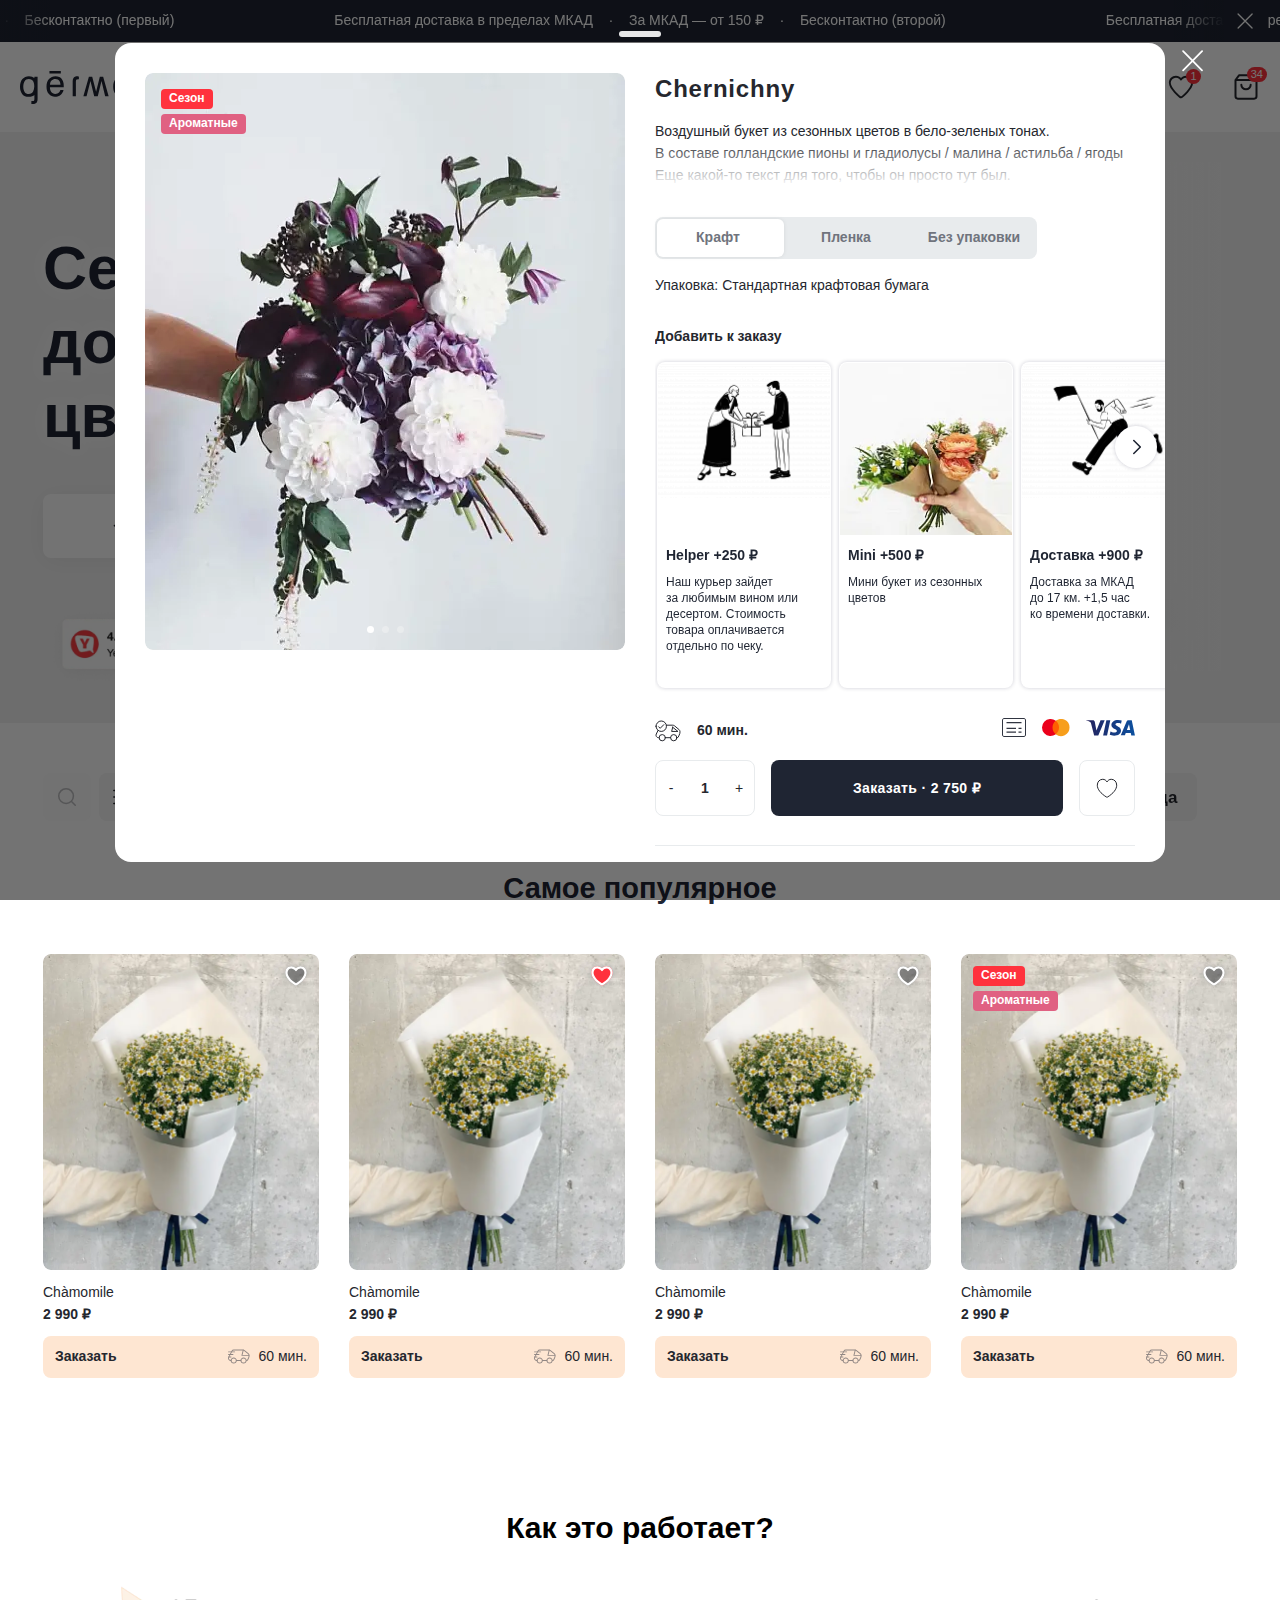
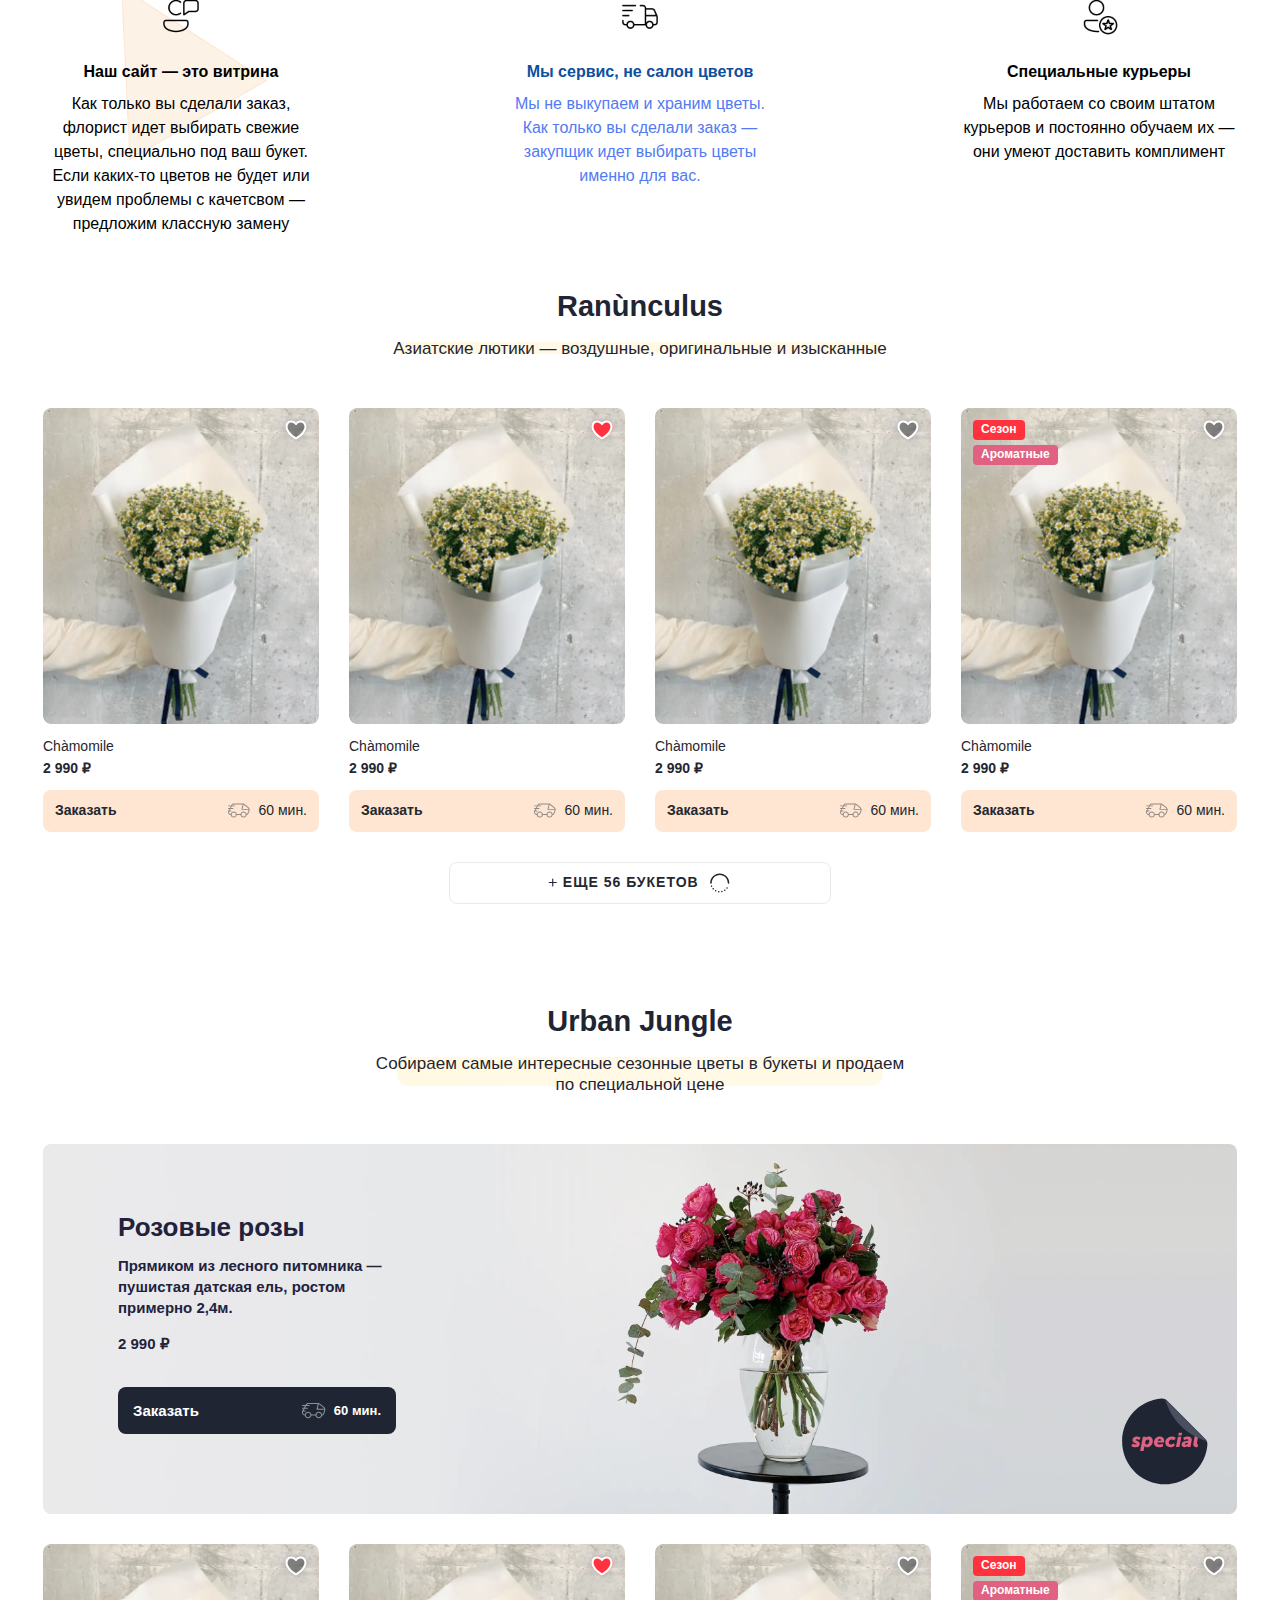
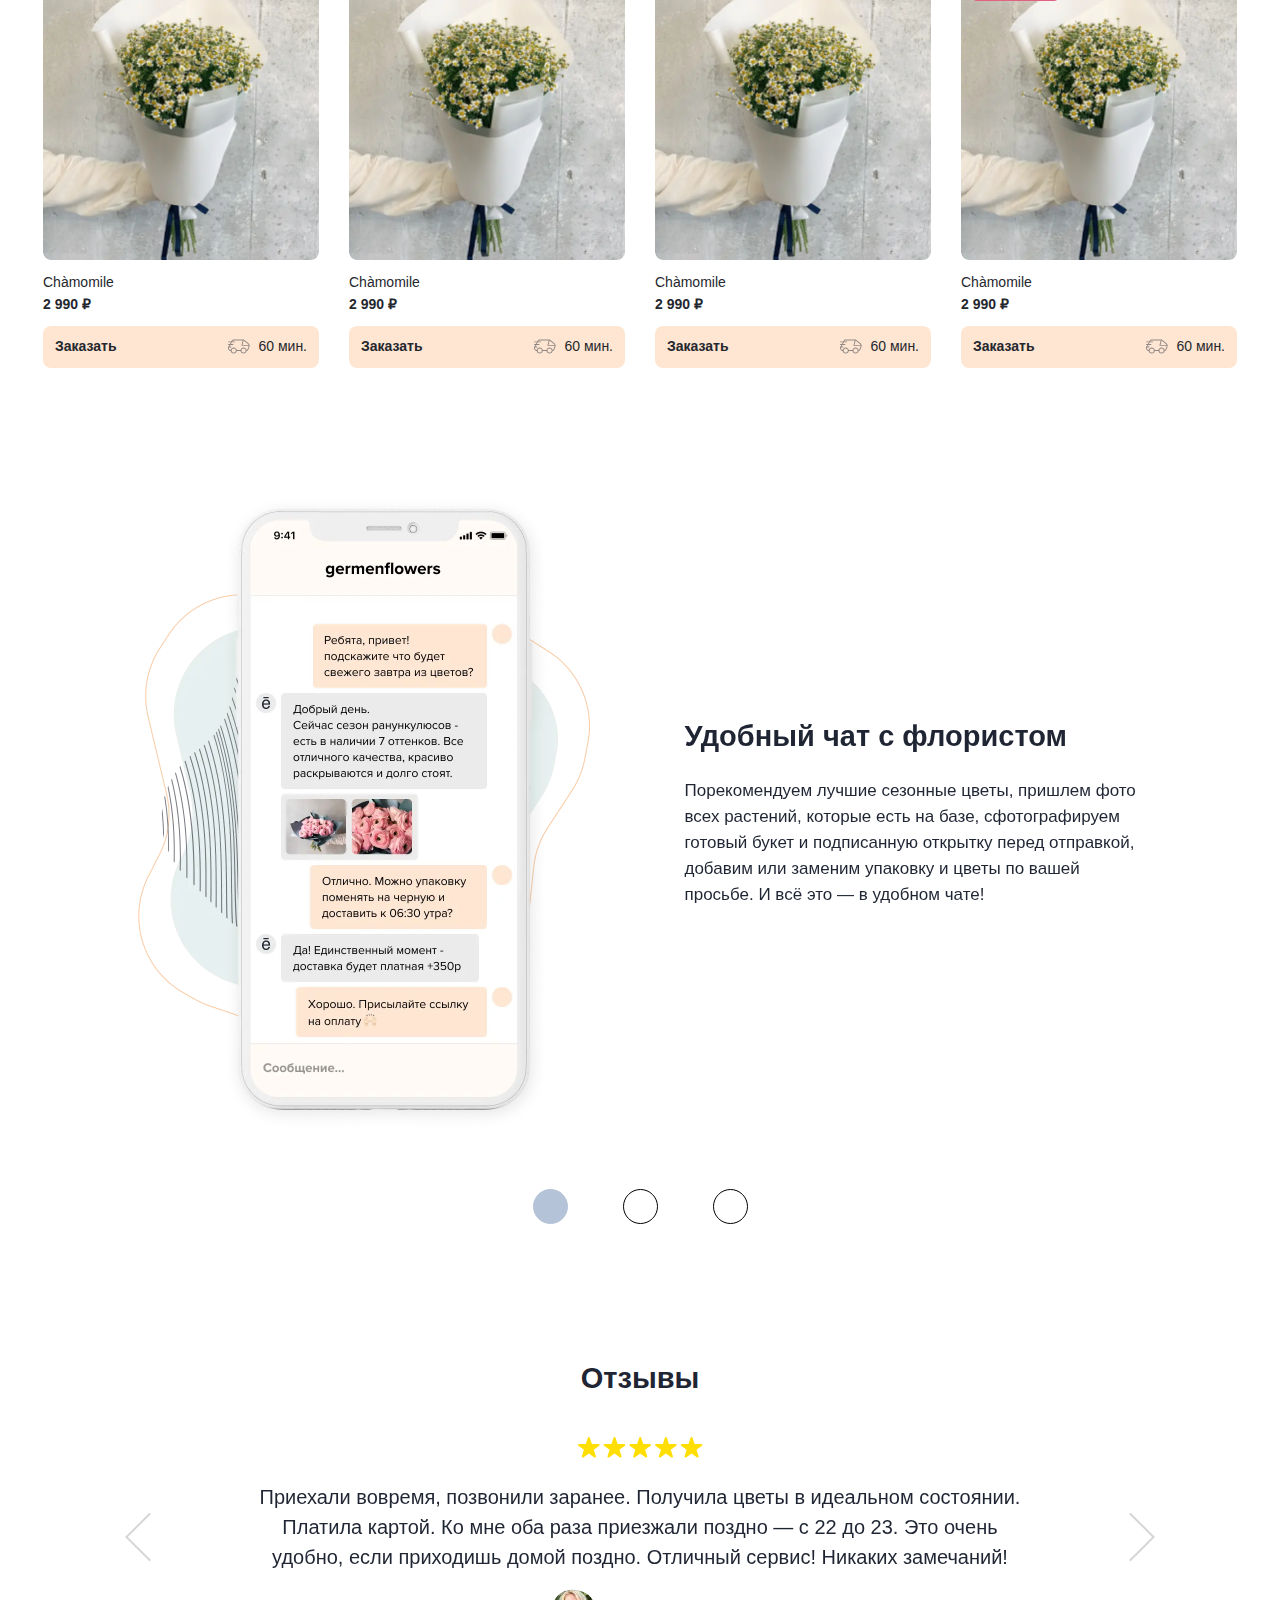
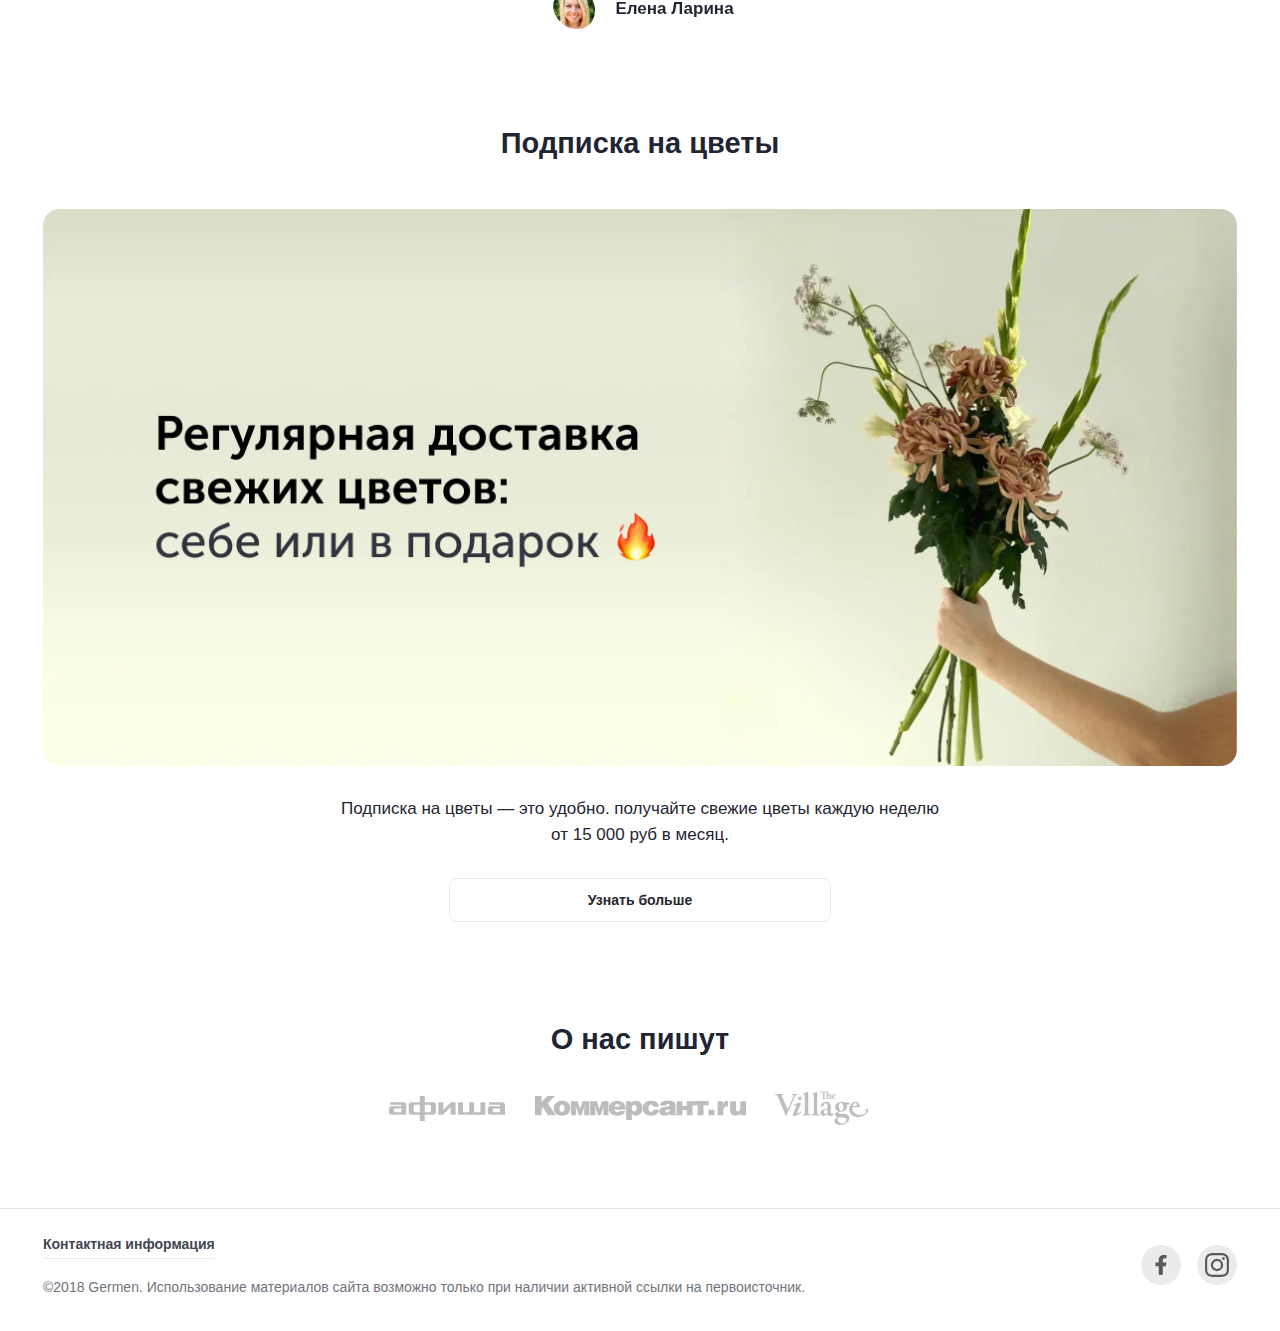
==== index.html @ e30f64b9 "first commit" ====
<!DOCTYPE html> <html lang="ru">

<head>
    <meta charset="UTF-8">
    <meta name="keywords" content="">
    <meta name="description" content="">
    <meta name="viewport" content="width=device-width, initial-scale=1, minimum-scale=1, maximum-scale=1">
    <meta name="format-detection" content="telephone=no">
    <meta name="skype-toolbar" content="skype-toolbar-parser-compatible">
    <link rel="stylesheet" href="css/libs.min.css">
    <link rel="stylesheet" href="css/style.min.css">
    <title>Главная</title>
    <!-- Removing the error about the absence of favicon-->
    <link rel="shortcut icon" href="data:,">
</head>


<body>
<section class="info-bar">
    <div class="info-bar__container">
        <div class="swiper-container swiper--top">
            <div class="swiper-wrapper">
                <div class="swiper-slide">
                    <div class="info-bar__text">
                        <div class="info-bar__text-item">Бесплатная доставка в&nbsp;пределах МКАД</div>
                        <div class="info-bar__text-item">За&nbsp;МКАД&nbsp;&mdash; от&nbsp;150&nbsp;₽</div>
                        <div class="info-bar__text-item">Бесконтактно (первый)</div>
                    </div>
                </div>
                <div class="swiper-slide">
                    <div class="info-bar__text">
                        <div class="info-bar__text-item">Бесплатная доставка в&nbsp;пределах МКАД</div>
                        <div class="info-bar__text-item">За&nbsp;МКАД&nbsp;&mdash; от&nbsp;150&nbsp;₽</div>
                        <div class="info-bar__text-item">Бесконтактно (второй)</div>
                    </div>
                </div>
                <div class="swiper-slide">
                    <div class="info-bar__text">
                        <div class="info-bar__text-item">Бесплатная доставка в&nbsp;пределах МКАД</div>
                        <div class="info-bar__text-item">За&nbsp;МКАД&nbsp;&mdash; от&nbsp;150&nbsp;₽</div>
                        <div class="info-bar__text-item">Бесконтактно (третий)</div>
                    </div>
                </div>
                <div class="swiper-slide">
                    <div class="info-bar__text">
                        <div class="info-bar__text-item">Бесплатная доставка в&nbsp;пределах МКАД</div>
                        <div class="info-bar__text-item">За&nbsp;МКАД&nbsp;&mdash; от&nbsp;150&nbsp;₽</div>
                        <div class="info-bar__text-item">Бесконтактно (четвертый)</div>
                    </div>
                </div>
            </div>
        </div>
        <div class="info-bar__close"></div>
    </div>
</section>
<header class="header">
    <div class="header__container">
        <div class="header__col header__col--left">
            <div class="header__burger"></div>
            <a class="header__logo" href="/"></a>
        </div>
        <div class="header__col header__col--center">
            <nav class="nav nav--desktop">
                <a class="nav__item" href="#">Цветы</a>
                <a class="nav__item" href="#">Подписка</a>
                <a class="nav__item" href="#">О&nbsp;нас</a>
                <a class="nav__item" href="#">Доставка</a>
                <a class="nav__item" href="tel:+79645076282">+7 (964) 507-62-82</a>
            </nav>
        </div>
        <div class="header__col header__col--right">
            <a class="header__control header__control--phone" href="tel:+79645076282"></a>
            <a class="header__control header__control--heart" href="#">
                <div class="header__control-text">1</div>
            </a>
            <a class="header__control header__control--cart" href="#">
                <div class="header__control-text">34</div>
            </a>
        </div>
    </div>
    <nav class="nav nav--mobile">
        <div class="nav__btn-close"></div>
        <a class="nav__item" href="#">Цветы</a>
        <a class="nav__item" href="#">Подписка</a>
        <a class="nav__item" href="#">О&nbsp;нас</a>
        <a class="nav__item" href="#">Доставка</a>
        <div class="nav__contacts">
            <div class="nav__contacts-title">Контакты</div>
            <a class="nav__contacts-link" href="tel:+74994992777">+7 (499) 499-27-77</a>
        </div>
    </nav>
</header>

<div class="basket-mobile basket-mobile--active">
    <div class="basket-mobile__container">
        <div class="basket-mobile__time">60 мин.</div>
        <div class="basket-mobile__title">Корзина</div>
        <div class="basket-mobile__price">2 750 ₽</div>
    </div>
</div>



    <section class="cover">
        <div class="cover__container">
            <div class="cover__col cover__col--left">
                <div class="cover__title cover__title--desktop">Сервис быстрой
                    <br>
                    доставки красивых
                    <br>
                    цветов
                </div>
                <div class="cover__title cover__title--mobile">Сервис быстрой доставки
                    <br>
                    красивых цветов
                </div>
                <div class="cover__parameters">
                    <select class="cover__parameters-item cover__parameters-item--city" id="city" name="city">
                        <option selected="" value=""></option>
                        <option value="moskva">Москва</option>
                        <option value="sankt-peterburg">Санкт-Петербург</option>
                    </select>
                    <select class="cover__parameters-item cover__parameters-item--time" id="date" name="date">
                        <option selected="" value=""></option>
                        <option value="1655478000">Ближайшее время</option>
                        <option value="1655481600">19:00 сегодня</option>
                        <option value="1655485200">20:00 сегодня</option>
                        <option value="1655488800">21:00 сегодня</option>
                        <option value="1655492400">22:00 сегодня</option>
                        <option value="1655496000">23:00 сегодня</option>
                        <option value="1655499600">Завтра</option>
                    </select>
                </div>
                <a class="cover__rating-link" href="#">
                    <img class="cover__rating-img" src="img/cover/2.webp">
                </a>
            </div>
            <div class="cover__col cover__col--right">
                <div class="swiper">
                    <div class="swiper-wrapper">
                        <div class="swiper-slide">
                            <img class="cover__img" src="img/cover/1.webp">
                        </div>
                        <div class="swiper-slide">
                            <img class="cover__img" src="img/cover/1.webp">
                        </div>
                        <div class="swiper-slide">
                            <img class="cover__img" src="img/cover/1.webp">
                        </div>
                    </div>
                    <div class="swiper-pagination"></div>
                </div>
            </div>
        </div>
    </section>
    <section class="filters">
        <div class="filters__container">
            <div class="filters__col filters__col--left">
                <div class="filters__item filters__item--search filters__item--disable"></div>
                <div class="filters__item filters__item--sort"></div>
                <a class="filters__item" href="#">Новые букеты</a>
                <a class="filters__item filters__item--active" href="#">Букеты месяца</a>
                <a class="filters__item" href="#">Букеты месяца</a>
                <a class="filters__item" href="#">Букеты месяца</a>
                <a class="filters__item" href="#">Букеты месяца</a>
                <a class="filters__item" href="#">Букеты месяца</a>
                <form class="filters__sort">
                    <div class="filters__btn-close"></div>
                    <div class="filters__sort-title">Сортировка</div>
                    <div class="filters__sort-list">
                        <div class="filters__sort-item">
                            <input class="filters__sort-checkbox" type="checkbox" id="new" name="new" value="1">
                            <label class="filters__sort-text" for="new">Новые</label>
                        </div>
                        <div class="filters__sort-item">
                            <input class="filters__sort-checkbox" type="checkbox" id="cheap" name="cheap" value="2">
                            <label class="filters__sort-text" for="cheap">Дешевые</label>
                        </div>
                        <div class="filters__sort-item">
                            <input class="filters__sort-checkbox" type="checkbox" id="expensive" name="expensive" value="3">
                            <label class="filters__sort-text" for="expensive">Дорогие</label>
                        </div>
                    </div>
                    <button class="filters__sort-btn" type="submit">Готово</button>
                </form>
                <div class="filters__overlay"></div>
            </div>
            <div class="filters__col filters__col--right">
                <div class="filters__data filters__data--city">
                    <div class="filters__data-text">Куда</div>
                </div>
                <div class="filters__data filters__data--time">
                    <div class="filters__data-text">Когда</div>
                </div>
            </div>
        </div>
    </section>
    <section class="catalog">
        <div class="catalog__container">
            <div class="catalog__row">
                <div class="catalog__title">Самое популярное</div>
            </div>
            <div class="catalog__row">
                <div class="catalog__list">
                    <div class="product-card">
                        <div class="product-card__row product-card__row--top">
                            <button class="product-card__favorite"></button>
                            <a class="product-card__img-link" href="#">
                                <img class="product-card__img" src="img/product/1.webp">
                            </a>
                        </div>
                        <div class="product-card__row product-card__row--middle">
                            <a class="product-card__title" href="#">Chàmomile</a>
                            <div class="product-card__price">2 990 ₽</div>
                        </div>
                        <div class="product-card__row product-card__row--bottom">
                            <a class="product-card__btn" href="#">
                                <span class="product-card__text">Заказать</span>
                                <span class="product-card__time">60 мин.</span>
                            </a>
                        </div>
                    </div>
                    <div class="product-card">
                        <div class="product-card__row product-card__row--top">
                            <button class="product-card__favorite product-card__favorite--active"></button>
                            <a class="product-card__img-link" href="#">
                                <img class="product-card__img" src="img/product/1.webp">
                            </a>
                        </div>
                        <div class="product-card__row product-card__row--middle">
                            <a class="product-card__title" href="#">Chàmomile</a>
                            <div class="product-card__price">2 990 ₽</div>
                        </div>
                        <div class="product-card__row product-card__row--bottom">
                            <a class="product-card__btn" href="#">
                                <span class="product-card__text">Заказать</span>
                                <span class="product-card__time">60 мин.</span>
                            </a>
                        </div>
                    </div>
                    <div class="product-card">
                        <div class="product-card__row product-card__row--top">
                            <button class="product-card__favorite"></button>
                            <a class="product-card__img-link" href="#">
                                <img class="product-card__img" src="img/product/1.webp">
                            </a>
                        </div>
                        <div class="product-card__row product-card__row--middle">
                            <a class="product-card__title" href="#">Chàmomile</a>
                            <div class="product-card__price">2 990 ₽</div>
                        </div>
                        <div class="product-card__row product-card__row--bottom">
                            <a class="product-card__btn" href="#">
                                <span class="product-card__text">Заказать</span>
                                <span class="product-card__time">60 мин.</span>
                            </a>
                        </div>
                    </div>
                    <div class="product-card">
                        <div class="product-card__row product-card__row--top">
                            <div class="product-card__label">
                                <div class="product-card__label-item product-card__label-item--bg-red">Сезон</div>
                                <div class="product-card__label-item product-card__label-item--bg-red-transparent">
                                    Ароматные
                                </div>
                            </div>
                            <button class="product-card__favorite"></button>
                            <a class="product-card__img-link" href="#">
                                <img class="product-card__img" src="img/product/1.webp">
                            </a>
                        </div>
                        <div class="product-card__row product-card__row--middle">
                            <a class="product-card__title" href="#">Chàmomile</a>
                            <div class="product-card__price">2 990 ₽</div>
                        </div>
                        <div class="product-card__row product-card__row--bottom">
                            <a class="product-card__btn" href="#">
                                <span class="product-card__text">Заказать</span>
                                <span class="product-card__time">60 мин.</span>
                            </a>
                        </div>
                    </div>
                </div>
            </div>
        </div>
    </section>
    <section class="how-it-works">
        <div class="how-it-works__container">
            <div class="how-it-works__title">Как это работает?</div>
        </div>
        <div class="how-it-works__container how-it-works__container--cols">
            <div class="how-it-works__item how-it-works__item--bg">
                <img class="how-it-works__img" src="img/how-it-works/1.webp">
                <div class="how-it-works__item-title">Наш сайт&nbsp;&mdash; это витрина</div>
                <div class="how-it-works__item-text">Как только вы&nbsp;сделали заказ, флорист идет выбирать свежие
                    цветы, специально под ваш букет. Если каких-то цветов не&nbsp;будет или увидем проблемы с&nbsp;качетсвом&nbsp;&mdash;
                    предложим классную замену
                </div>
            </div>
            <div class="how-it-works__item how-it-works__item--blue">
                <img class="how-it-works__img" src="img/how-it-works/2.webp">
                <div class="how-it-works__item-title">Мы&nbsp;сервис, не&nbsp;салон цветов</div>
                <div class="how-it-works__item-text">Мы&nbsp;не&nbsp;выкупаем и&nbsp;храним цветы. Как только вы&nbsp;сделали
                    заказ&nbsp;&mdash; закупщик идет выбирать цветы именно для вас.
                </div>
            </div>
            <div class="how-it-works__item">
                <img class="how-it-works__img" src="img/how-it-works/3.webp">
                <div class="how-it-works__item-title">Специальные курьеры</div>
                <div class="how-it-works__item-text">Мы&nbsp;работаем со&nbsp;своим штатом курьеров и&nbsp;постоянно
                    обучаем их&nbsp;&mdash; они умеют доставить комплимент
                </div>
            </div>
        </div>
    </section>
    <section class="catalog">
        <div class="catalog__container">
            <div class="catalog__row">
                <div class="catalog__title">Ranùnculus</div>
                <div class="catalog__descr">Азиатские лютики&nbsp;&mdash; воздушные, оригинальные и изысканные</div>
            </div>
            <div class="catalog__row catalog__row--indent-bottom-none">
                <div class="catalog__list">
                    <div class="product-card">
                        <div class="product-card__row product-card__row--top">
                            <button class="product-card__favorite"></button>
                            <a class="product-card__img-link" href="#">
                                <img class="product-card__img" src="img/product/1.webp">
                            </a>
                        </div>
                        <div class="product-card__row product-card__row--middle">
                            <aa class="product-card__title" href="#">Chàmomile</aa>
                            <div class="product-card__price">2 990 ₽</div>
                        </div>
                        <div class="product-card__row product-card__row--bottom">
                            <a class="product-card__btn" href="#">
                                <span class="product-card__text">Заказать</span>
                                <span class="product-card__time">60 мин.</span>
                            </a>
                        </div>
                    </div>
                    <div class="product-card">
                        <div class="product-card__row product-card__row--top">
                            <button class="product-card__favorite product-card__favorite--active"></button>
                            <a class="product-card__img-link" href="#">
                                <img class="product-card__img" src="img/product/1.webp">
                            </a>
                        </div>
                        <div class="product-card__row product-card__row--middle">
                            <a class="product-card__title" href="#">Chàmomile</a>
                            <div class="product-card__price">2 990 ₽</div>
                        </div>
                        <div class="product-card__row product-card__row--bottom">
                            <a class="product-card__btn" href="#">
                                <span class="product-card__text">Заказать</span>
                                <span class="product-card__time">60 мин.</span>
                            </a>
                        </div>
                    </div>
                    <div class="product-card">
                        <div class="product-card__row product-card__row--top">
                            <button class="product-card__favorite"></button>
                            <a class="product-card__img-link" href="#">
                                <img class="product-card__img" src="img/product/1.webp">
                            </a>
                        </div>
                        <div class="product-card__row product-card__row--middle">
                            <a class="product-card__title" href="#">Chàmomile</a>
                            <div class="product-card__price">2 990 ₽</div>
                        </div>
                        <div class="product-card__row product-card__row--bottom">
                            <a class="product-card__btn" href="#">
                                <span class="product-card__text">Заказать</span>
                                <span class="product-card__time">60 мин.</span>
                            </a>
                        </div>
                    </div>
                    <div class="product-card">
                        <div class="product-card__row product-card__row--top">
                            <div class="product-card__label">
                                <div class="product-card__label-item product-card__label-item--bg-red">Сезон</div>
                                <div class="product-card__label-item product-card__label-item--bg-red-transparent">
                                    Ароматные
                                </div>
                            </div>
                            <button class="product-card__favorite"></button>
                            <a class="product-card__img-link" href="#">
                                <img class="product-card__img" src="img/product/1.webp">
                            </a>
                        </div>
                        <div class="product-card__row product-card__row--middle">
                            <a class="product-card__title" href="#">Chàmomile</a>
                            <div class="product-card__price">2 990 ₽</div>
                        </div>
                        <div class="product-card__row product-card__row--bottom">
                            <a class="product-card__btn" href="#">
                                <span class="product-card__text">Заказать</span>
                                <span class="product-card__time">60 мин.</span>
                            </a>
                        </div>
                    </div>
                </div>
            </div>
            <div class="catalog__row">
                <a class="catalog__btn" href="#">еще 56 букетов</a>
            </div>
        </div>
    </section>
    <section class="catalog">
        <div class="catalog__container">
            <div class="catalog__row">
                <div class="catalog__title">Urban Jungle</div>
                <div class="catalog__descr">Собираем самые интересные сезонные цветы в букеты и продаем по
                    специальной цене
                </div>
            </div>
            <div class="catalog__row">
                <div class="catalog__list">
                    <div class="product-card product-card--full-width">
                        <a class="product-card__title" href="#">Розовые розы</a>
                        <div class="product-card__descr">Прямиком из лесного питомника — пушистая датская ель,
                            ростом примерно 2,4м.
                        </div>
                        <div class="product-card__price">2 990 ₽</div>
                        <a class="product-card__btn" href="#">
                            <span class="product-card__text">Заказать</span>
                            <span class="product-card__time">60 мин.</span>
                        </a>
                        <div class="product-card__pin"></div>
                        <a class="product-card__img-link" href="#">
                            <picture class="product-card__img">
                                <source srcset="img/product/3.webp" media="(max-width: 768px)">
                                <img src="img/product/2.webp" alt="">
                            </picture>
                        </a>
                    </div>
                </div>
                <div class="catalog__list">
                    <div class="product-card">
                        <div class="product-card__row product-card__row--top">
                            <button class="product-card__favorite"></button>
                            <a class="product-card__img-link" href="#">
                                <img class="product-card__img" src="img/product/1.webp">
                            </a>
                        </div>
                        <div class="product-card__row product-card__row--middle">
                            <a class="product-card__title" href="#">Chàmomile</a>
                            <div class="product-card__price">2 990 ₽</div>
                        </div>
                        <div class="product-card__row product-card__row--bottom">
                            <a class="product-card__btn" href="#">
                                <span class="product-card__text">Заказать</span>
                                <span class="product-card__time">60 мин.</span>
                            </a>
                        </div>
                    </div>
                    <div class="product-card">
                        <div class="product-card__row product-card__row--top">
                            <button class="product-card__favorite product-card__favorite--active"></button>
                            <a class="product-card__img-link" href="#">
                                <img class="product-card__img" src="img/product/1.webp">
                            </a>
                        </div>
                        <div class="product-card__row product-card__row--middle">
                            <a class="product-card__title" href="#">Chàmomile</a>
                            <div class="product-card__price">2 990 ₽</div>
                        </div>
                        <div class="product-card__row product-card__row--bottom">
                            <a class="product-card__btn" href="#">
                                <span class="product-card__text">Заказать</span>
                                <span class="product-card__time">60 мин.</span>
                            </a>
                        </div>
                    </div>
                    <div class="product-card">
                        <div class="product-card__row product-card__row--top">
                            <button class="product-card__favorite"></button>
                            <a class="product-card__img-link" href="#">
                                <img class="product-card__img" src="img/product/1.webp">
                            </a>
                        </div>
                        <div class="product-card__row product-card__row--middle">
                            <a class="product-card__title" href="#">Chàmomile</a>
                            <div class="product-card__price">2 990 ₽</div>
                        </div>
                        <div class="product-card__row product-card__row--bottom">
                            <a class="product-card__btn" href="#">
                                <span class="product-card__text">Заказать</span>
                                <span class="product-card__time">60 мин.</span>
                            </a>
                        </div>
                    </div>
                    <div class="product-card">
                        <div class="product-card__row product-card__row--top">
                            <div class="product-card__label">
                                <div class="product-card__label-item product-card__label-item--bg-red">Сезон</div>
                                <div class="product-card__label-item product-card__label-item--bg-red-transparent">
                                    Ароматные
                                </div>
                            </div>
                            <button class="product-card__favorite"></button>
                            <a class="product-card__img-link" href="#">
                                <img class="product-card__img" src="img/product/1.webp">
                            </a>
                        </div>
                        <div class="product-card__row product-card__row--middle">
                            <a class="product-card__title" href="#">Chàmomile</a>
                            <div class="product-card__price">2 990 ₽</div>
                        </div>
                        <div class="product-card__row product-card__row--bottom">
                            <a class="product-card__btn" href="#">
                                <span class="product-card__text">Заказать</span>
                                <span class="product-card__time">60 мин.</span>
                            </a>
                        </div>
                    </div>
                </div>
            </div>
        </div>
    </section>
    <section class="chat">
        <div class="chat__container">
            <div class="swiper">
                <div class="swiper-wrapper">
                    <div class="swiper-slide">
                        <div class="chat__item">
                            <div class="chat__col chat__col--left">
                                <img class="chat__img" src="img/chat/1.webp">
                            </div>
                            <div class="chat__col chat__col--right">
                                <div class="chat__title">Удобный чат с&nbsp;флористом</div>
                                <div class="chat__text">Порекомендуем лучшие сезонные цветы, пришлем фото всех
                                    растений, которые есть на&nbsp;базе, сфотографируем готовый букет и&nbsp;подписанную
                                    открытку перед отправкой, добавим или заменим упаковку и&nbsp;цветы по&nbsp;вашей
                                    просьбе. И&nbsp;всё это&nbsp;&mdash; в&nbsp;удобном чате!
                                </div>
                            </div>
                        </div>
                    </div>
                    <div class="swiper-slide">
                        <div class="chat__item">
                            <div class="chat__col chat__col--left">
                                <img class="chat__img" src="img/chat/1.webp">
                            </div>
                            <div class="chat__col chat__col--right">
                                <div class="chat__title">Удобный чат с&nbsp;флористом</div>
                                <div class="chat__text">Порекомендуем лучшие сезонные цветы, пришлем фото всех
                                    растений, которые есть на&nbsp;базе, сфотографируем готовый букет и&nbsp;подписанную
                                    открытку перед отправкой, добавим или заменим упаковку и&nbsp;цветы по&nbsp;вашей
                                    просьбе. И&nbsp;всё это&nbsp;&mdash; в&nbsp;удобном чате!
                                </div>
                            </div>
                        </div>
                    </div>
                    <div class="swiper-slide">
                        <div class="chat__item">
                            <div class="chat__col chat__col--left">
                                <img class="chat__img" src="img/chat/1.webp">
                            </div>
                            <div class="chat__col chat__col--right">
                                <div class="chat__title">Удобный чат с&nbsp;флористом</div>
                                <div class="chat__text">Порекомендуем лучшие сезонные цветы, пришлем фото всех
                                    растений, которые есть на&nbsp;базе, сфотографируем готовый букет и&nbsp;подписанную
                                    открытку перед отправкой, добавим или заменим упаковку и&nbsp;цветы по&nbsp;вашей
                                    просьбе. И&nbsp;всё это&nbsp;&mdash; в&nbsp;удобном чате!
                                </div>
                            </div>
                        </div>
                    </div>
                </div>
                <div class="swiper-pagination"></div>
            </div>
        </div>
    </section>
    <section class="reviews">
        <div class="reviews__container">
            <div class="reviews__title">Отзывы</div>
        </div>
        <div class="reviews__container reviews__container--swiper">
            <div class="swiper">
                <div class="swiper-wrapper">
                    <div class="swiper-slide">
                        <a class="reviews__item" href="#">
                            <div class="reviews__rating"></div>
                            <div class="reviews__text">Приехали вовремя, позвонили заранее. Получила цветы в&nbsp;идеальном
                                состоянии. Платила картой. Ко&nbsp;мне оба раза приезжали поздно&nbsp;&mdash; с&nbsp;22&nbsp;до&nbsp;23.
                                Это очень удобно, если приходишь домой поздно. Отличный сервис! Никаких замечаний!
                            </div>
                            <div class="reviews__author">
                                <picture class="reviews__author-img">
                                    <source srcset="img/reviews/2.webp" media="(max-width: 768px)">
                                    <img src="img/reviews/1.webp" alt="MDN">
                                </picture>
                                <div class="reviews__author-title">Елена Ларина
                                    <span class="reviews__author-text">Маркетолог</span>
                                </div>
                                <div class="reviews__author-icon reviews__author-icon--facebook"></div>
                            </div>
                        </a>
                    </div>
                    <div class="swiper-slide">
                        <a class="reviews__item" href="#">
                            <div class="reviews__rating"></div>
                            <div class="reviews__text">Приехали вовремя, позвонили заранее. Получила цветы в&nbsp;идеальном
                                состоянии. Платила картой. Ко&nbsp;мне оба раза приезжали поздно&nbsp;&mdash; с&nbsp;22&nbsp;до&nbsp;23.
                                Это очень удобно, если приходишь домой поздно. Отличный сервис! Никаких замечаний!
                            </div>
                            <div class="reviews__author">
                                <picture class="reviews__author-img">
                                    <source srcset="img/reviews/2.webp" media="(max-width: 768px)">
                                    <img src="img/reviews/1.webp" alt="MDN">
                                </picture>
                                <div class="reviews__author-title">Елена Ларина
                                    <span class="reviews__author-text">Маркетолог</span>
                                </div>
                                <div class="reviews__author-icon reviews__author-icon--facebook"></div>
                            </div>
                        </a>
                    </div>
                    <div class="swiper-slide">
                        <a class="reviews__item" href="#">
                            <div class="reviews__rating"></div>
                            <div class="reviews__text">Приехали вовремя, позвонили заранее. Получила цветы в&nbsp;идеальном
                                состоянии. Платила картой. Ко&nbsp;мне оба раза приезжали поздно&nbsp;&mdash; с&nbsp;22&nbsp;до&nbsp;23.
                                Это очень удобно, если приходишь домой поздно. Отличный сервис! Никаких замечаний!
                            </div>
                            <div class="reviews__author">
                                <picture class="reviews__author-img">
                                    <source srcset="img/reviews/2.webp" media="(max-width: 768px)">
                                    <img src="img/reviews/1.webp" alt="MDN">
                                </picture>
                                <div class="reviews__author-title">Елена Ларина
                                    <span class="reviews__author-text">Маркетолог</span>
                                </div>
                                <div class="reviews__author-icon reviews__author-icon--facebook"></div>
                            </div>
                        </a>
                    </div>
                </div>
            </div>
            <div class="swiper-controls">
                <div class="reviews__button reviews__button--prev"></div>
                <div class="reviews__button reviews__button--next"></div>
            </div>
            <div class="swiper-pagination"></div>
        </div>
    </section>
    <section class="subscription">
        <div class="subscription__container">
            <div class="subscription__title">Подписка на&nbsp;цветы</div>
            <picture class="subscription__img">
                <source srcset="img/subscription/2.webp" media="(max-width: 768px)">
                <img src="img/subscription/1.webp" alt="">
            </picture>
            <div class="subscription__descr">Подписка на&nbsp;цветы&nbsp;&mdash; это удобно. получайте свежие цветы
                каждую неделю
                <br>
                от&nbsp;15&nbsp;000 руб в&nbsp;месяц.
            </div>
            <a class="subscription__btn" href="#">Узнать больше</a>
        </div>
    </section>
    <section class="about-us">
        <div class="about-us__container">
            <div class="about-us__title">О&nbsp;нас пишут</div>
            <div class="about-us__list">
                <div class="about-us__item">
                    <img class="about-us__img" src="img/about-us/1.webp">
                </div>
                <div class="about-us__item">
                    <img class="about-us__img" src="img/about-us/2.webp">
                </div>
                <div class="about-us__item">
                    <img class="about-us__img" src="img/about-us/3.webp">
                </div>
            </div>
        </div>
    </section>
    <div class="product-info product-info--active">
        <div class="product-info__container">
            <div class="product-info__container-inner">
                <div class="product-info__col product-info__col--left">
                    <div class="swiper product-info__product-photos">
                        <div class="swiper-wrapper">
                            <div class="swiper-slide">
                                <div class="product-info__label">
                                    <div class="product-info__label-item product-info__label-item--bg-red">Сезон
                                    </div>
                                    <div class="product-info__label-item product-info__label-item--bg-red-transparent">
                                        Ароматные
                                    </div>
                                </div>
                                <img class="product-info__img" src="img/product-info/6.webp">
                            </div>
                            <div class="swiper-slide">
                                <div class="product-info__label">
                                    <div class="product-info__label-item product-info__label-item--bg-red">Сезон
                                    </div>
                                    <div class="product-info__label-item product-info__label-item--bg-red-transparent">
                                        Ароматные
                                    </div>
                                </div>
                                <img class="product-info__img" src="img/product-info/6.webp">
                            </div>
                            <div class="swiper-slide">
                                <div class="product-info__label">
                                    <div class="product-info__label-item product-info__label-item--bg-red">Сезон
                                    </div>
                                </div>
                                <img class="product-info__img" src="img/product-info/6.webp">
                            </div>
                        </div>
                        <div class="swiper-controls">
                            <div class="product-info__slider-controls product-info__slider-controls--prev"></div>
                            <div class="product-info__slider-controls product-info__slider-controls--next"></div>
                        </div>
                        <div class="swiper-pagination"></div>
                    </div>
                </div>
                <form class="product-info__col product-info__col--right">
                    <div class="product-info__title">Chernichny</div>
                    <div class="product-info__descr">Воздушный букет из сезонных цветов в бело-зеленых тонах.
                        <br>
                        В составе голландские пионы и гладиолусы / малина / астильба / ягоды
                        <br>
                        Еще какой-то текст для того, чтобы он просто тут был.
                    </div>
                    <div class="product-info__packaging">
                        <div class="product-info__packaging-wrapper">
                            <label class="product-info__packaging-item" for="craft">Крафт</label>
                            <label class="product-info__packaging-item" for="film">Пленка</label>
                            <label class="product-info__packaging-item" for="nothing">Без упаковки</label>
                            <input class="product-info__input-radio product-info__input-radio--first" id="craft" type="radio" name="cover" value="craft" checked="" data-text="Упаковка: Стандартная крафтовая бумага">
                            <input class="product-info__input-radio product-info__input-radio--second" id="film" type="radio" name="cover" value="film" data-text="Упаковка: Стандартная пленка">
                            <input class="product-info__input-radio product-info__input-radio--third" id="nothing" type="radio" name="cover" value="nothing" data-text="Упаковка: Без упаковки">
                            <div class="product-info__packaging-selected"></div>
                        </div>
                        <div class="product-info__packaging-text">Упаковка: Стандартная крафтовая бумага</div>
                    </div>
                    <div class="product-info__additions">
                        <div class="product-info__additions-title">Добавить к заказу</div>
                        <div class="product-info__additions-container">
                            <div class="product-info__additions-control-wrapper">
                                <div class="product-info__additions-control product-info__additions-control--next"></div>
                            </div>
                            <div class="product-info__additions-slider">
                                <div class="product-info__additions-slide">
                                    <input class="product-info__additions-checkbox" type="checkbox" id="helper" name="helper" value="1" data-cost="250">
                                    <label class="product-info__additions-item" for="helper">
                                        <div class="product-info__additions-img-wrapper">
                                            <img class="product-info__additions-img" src="img/product-info/1.webp">
                                        </div>
                                        <div class="product-info__additions-subtitle">Helper +250&nbsp;₽</div>
                                        <div class="product-info__additions-descr">Наш курьер зайдет за&nbsp;любимым
                                            вином или десертом. Стоимость товара оплачивается отдельно по&nbsp;чеку.
                                        </div>
                                    </label>
                                </div>
                                <div class="product-info__additions-slide">
                                    <input class="product-info__additions-checkbox" type="checkbox" id="mini" name="mini" value="2" data-cost="500">
                                    <label class="product-info__additions-item" for="mini">
                                        <div class="product-info__additions-img-wrapper">
                                            <img class="product-info__additions-img" src="img/product-info/2.webp">
                                        </div>
                                        <div class="product-info__additions-subtitle">Mini +500&nbsp;₽</div>
                                        <div class="product-info__additions-descr">Мини букет из&nbsp;сезонных
                                            цветов
                                        </div>
                                    </label>
                                </div>
                                <div class="product-info__additions-slide">
                                    <input class="product-info__additions-checkbox" type="checkbox" id="delivery900" name="delivery900" value="3" data-cost="900">
                                    <label class="product-info__additions-item" for="delivery900">
                                        <div class="product-info__additions-img-wrapper">
                                            <img class="product-info__additions-img" src="img/product-info/3.webp">
                                        </div>
                                        <div class="product-info__additions-subtitle">Доставка +900&nbsp;₽</div>
                                        <div class="product-info__additions-descr">Доставка за&nbsp;МКАД до&nbsp;17&nbsp;км.&nbsp;+1,5
                                            час ко&nbsp;времени доставки.
                                        </div>
                                    </label>
                                </div>
                                <div class="product-info__additions-slide">
                                    <input class="product-info__additions-checkbox" type="checkbox" id="vaze" name="vaze" value="4" data-cost="950">
                                    <label class="product-info__additions-item" for="vaze">
                                        <div class="product-info__additions-img-wrapper">
                                            <img class="product-info__additions-img" src="img/product-info/4.webp">
                                        </div>
                                        <div class="product-info__additions-subtitle">Vaze +950&nbsp;₽</div>
                                        <div class="product-info__additions-descr">Лаконичная стеклянная ваза,
                                            подобранная под рост и&nbsp;форму букета. Подчеркивает красоту цветов,
                                            не&nbsp;обременяя букет лишними деталями
                                        </div>
                                    </label>
                                </div>
                                <div class="product-info__additions-slide">
                                    <input class="product-info__additions-checkbox" type="checkbox" id="delivery500" name="delivery500" value="5" data-cost="500">
                                    <label class="product-info__additions-item" for="delivery500">
                                        <div class="product-info__additions-img-wrapper">
                                            <img class="product-info__additions-img" src="img/product-info/5.webp">
                                        </div>
                                        <div class="product-info__additions-subtitle">Доставка +500&nbsp;₽</div>
                                        <div class="product-info__additions-descr">За&nbsp;пределы МКАД от&nbsp;5&nbsp;км.&nbsp;до&nbsp;10&nbsp;км.&nbsp;+1.5
                                            часа ко&nbsp;времени доставки
                                        </div>
                                    </label>
                                </div>
                            </div>
                        </div>
                    </div>
                    <div class="product-info__payment">
                        <div class="product-info__payment-row product-info__payment-row--top">
                            <div class="product-info__payment-time">60 мин.</div>
                            <div class="product-info__payment-method">
                                <div class="product-info__payment-method-item">
                                    <img class="product-info__payment-method-img" src="img/product-info/payments-method/1.svg">
                                    <div class="product-info__payment-method-hint">Оплата по&nbsp;счету</div>
                                </div>
                                <div class="product-info__payment-method-item">
                                    <img class="product-info__payment-method-img" src="img/product-info/payments-method/2.svg">
                                    <div class="product-info__payment-method-hint">MasterCard</div>
                                </div>
                                <div class="product-info__payment-method-item">
                                    <img class="product-info__payment-method-img" src="img/product-info/payments-method/3.svg">
                                    <div class="product-info__payment-method-hint">Visa</div>
                                </div>
                            </div>
                        </div>
                        <div class="product-info__payment-row product-info__payment-row--bottom">
                            <div class="product-info__payment-amount">
                                <input class="product-info__payment-amount-input-btn" id="minus" type="button" value="-">
                                <input class="product-info__payment-amount-input-text" id="count" type="text" value="1" name="product-quantity" readonly>
                                <input class="product-info__payment-amount-input-btn" id="plus" type="button" value="+">
                            </div>
                            <button class="product-info__payment-amount-order-button" type="button">
                            <span class="product-info__payment-amount-input-button-text" data-sum="2750">
                                Заказать&nbsp;·&nbsp;<span>2 750</span>&nbsp;₽
                            </span>
                            </button>
                            <button class="product-info__favorite" type="button"></button>
                        </div>
                    </div>
                    <div class="product-info__features">
                        <div class="product-info__features-item product-info__features-item--shipping">
                            <div class="product-info__features-item-title">Бесплатная доставка</div>
                            <div class="product-info__features-item-descr">Бесплатно и&nbsp;быстро доставим букет&nbsp;&mdash;
                                от&nbsp;60&nbsp;минут в&nbsp;пределах МКАД.*
                                <br>
                                <span class="product-info__features-item-descr-highlight"></span>
                            </div>
                        </div>
                        <div class="product-info__features-item product-info__features-item--control">
                            <div class="product-info__features-item-title">Контроль на&nbsp;каждом этапе</div>
                            <div class="product-info__features-item-descr">Пришлем фото всех цветов на&nbsp;базе,
                                сфотографируем букет и&nbsp;подписанную открытку перед отправкой.
                            </div>
                        </div>
                        <div class="product-info__features-item product-info__features-item--gift">
                            <div class="product-info__features-item-title">Открытка в&nbsp;подарок</div>
                            <div class="product-info__features-item-descr">К&nbsp;каждому букету дарим открытку в&nbsp;конверте,
                                подписанную от&nbsp;вашего имени. Просто введите текст при оформлении заказа.
                            </div>
                        </div>
                        <div class="product-info__features-item product-info__features-item--quality">
                            <div class="product-info__features-item-title">Гарантия качества</div>
                            <div class="product-info__features-item-descr">Возвращаем деньги, если цветы окажутся
                                несвежими или завянут в&nbsp;день доставки.
                            </div>
                        </div>
                    </div>
                </form>
            </div>
            <div class="product-info__close"></div>
            <div class="product-info__line"></div>
        </div>
        <div class="product-info__overlay"></div>
    </div>

    <footer class="footer">
    <div class="footer__container">
        <div class="footer__col footer__col--left">
            <a class="footer__text footer__text--link" href="#">Контактная информация</a>
            <div class="footer__text">&copy;2018&nbsp;Germen. Использование материалов сайта возможно только при
                наличии активной ссылки на&nbsp;первоисточник.
            </div>
        </div>
        <div class="footer__col footer__col--right">
            <a class="footer__link footer__link--facebook" href="#"></a>
            <a class="footer__link footer__link--instagram" href="#"></a>
        </div>
    </div>
</footer>
<div class="preloader">
    <div class="preloader__status"></div>
</div>


    <script src="js/libs.min.js"></script>
<script src="js/app-project-base.js"></script>
<script src="js/app-project-run.js"></script>
<script src="js/main.min.js"></script>

</body>

</html>
---- css/libs.min.css ----
﻿
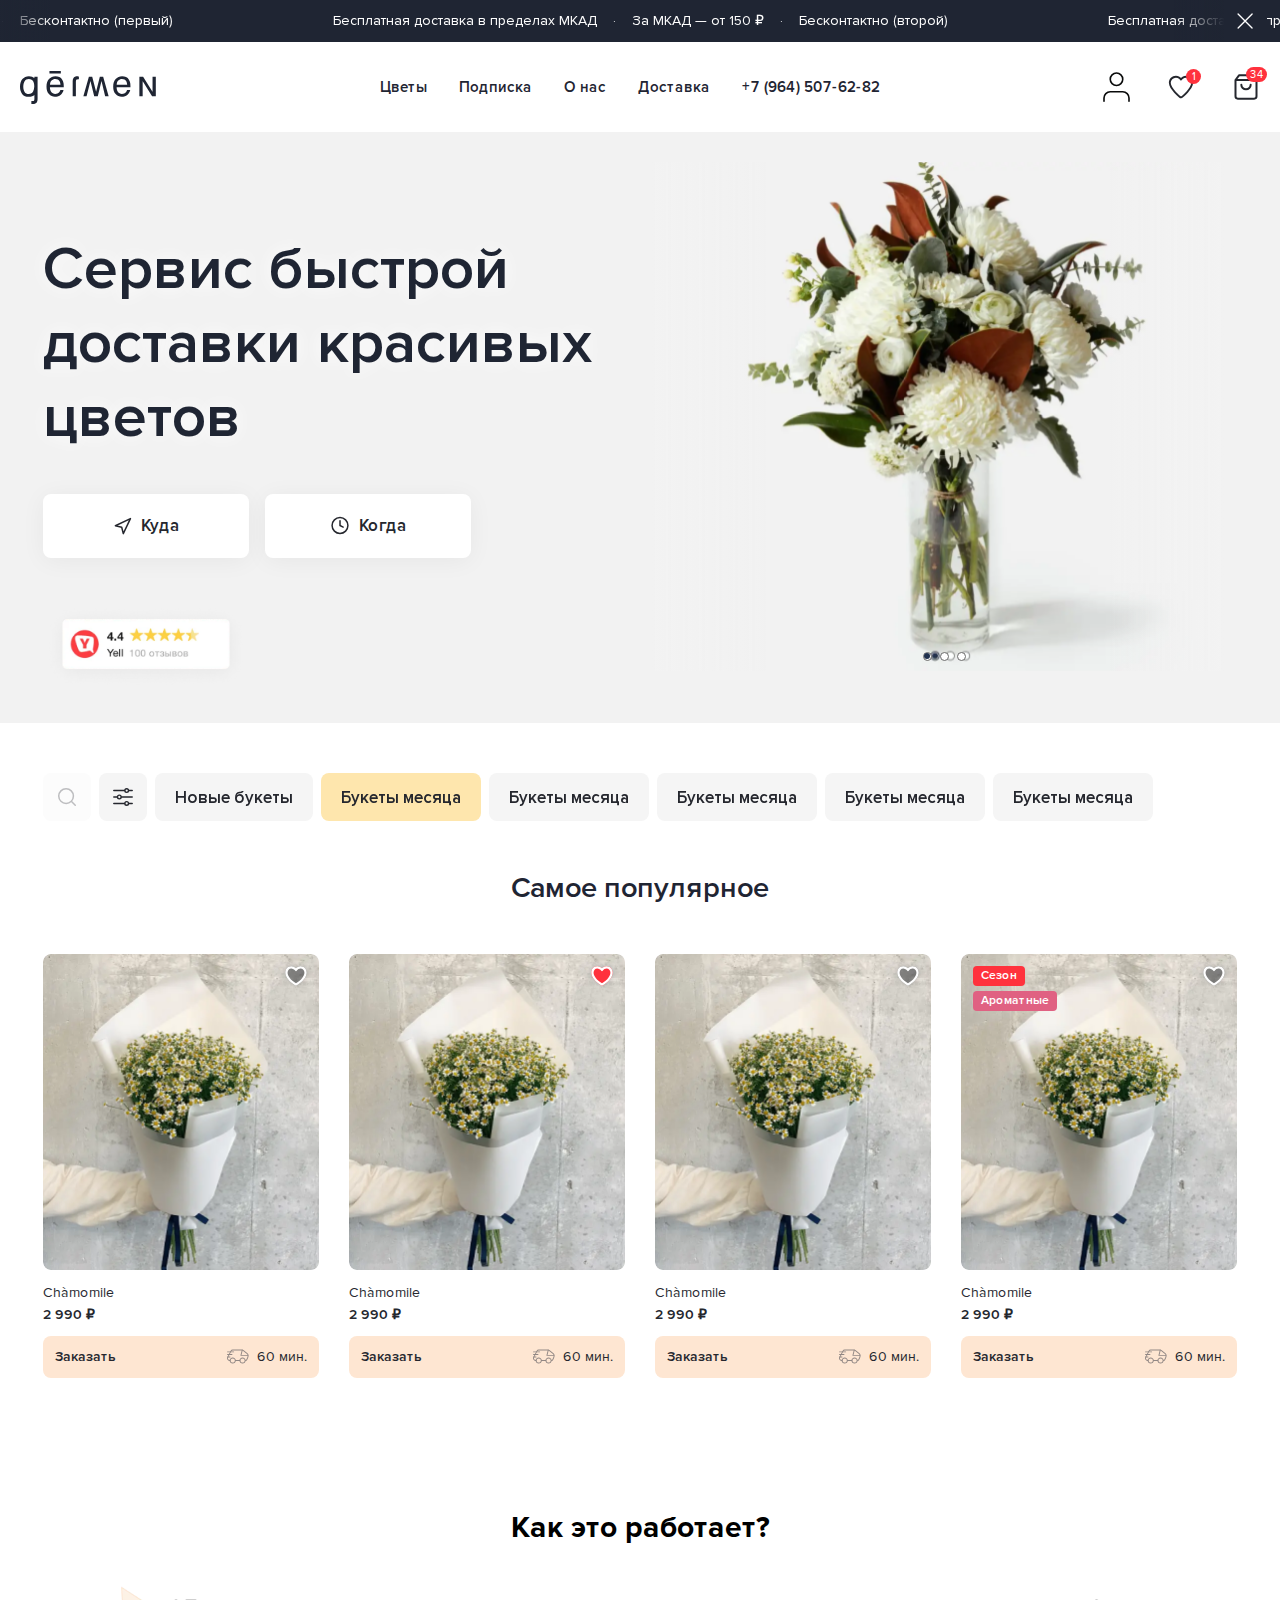
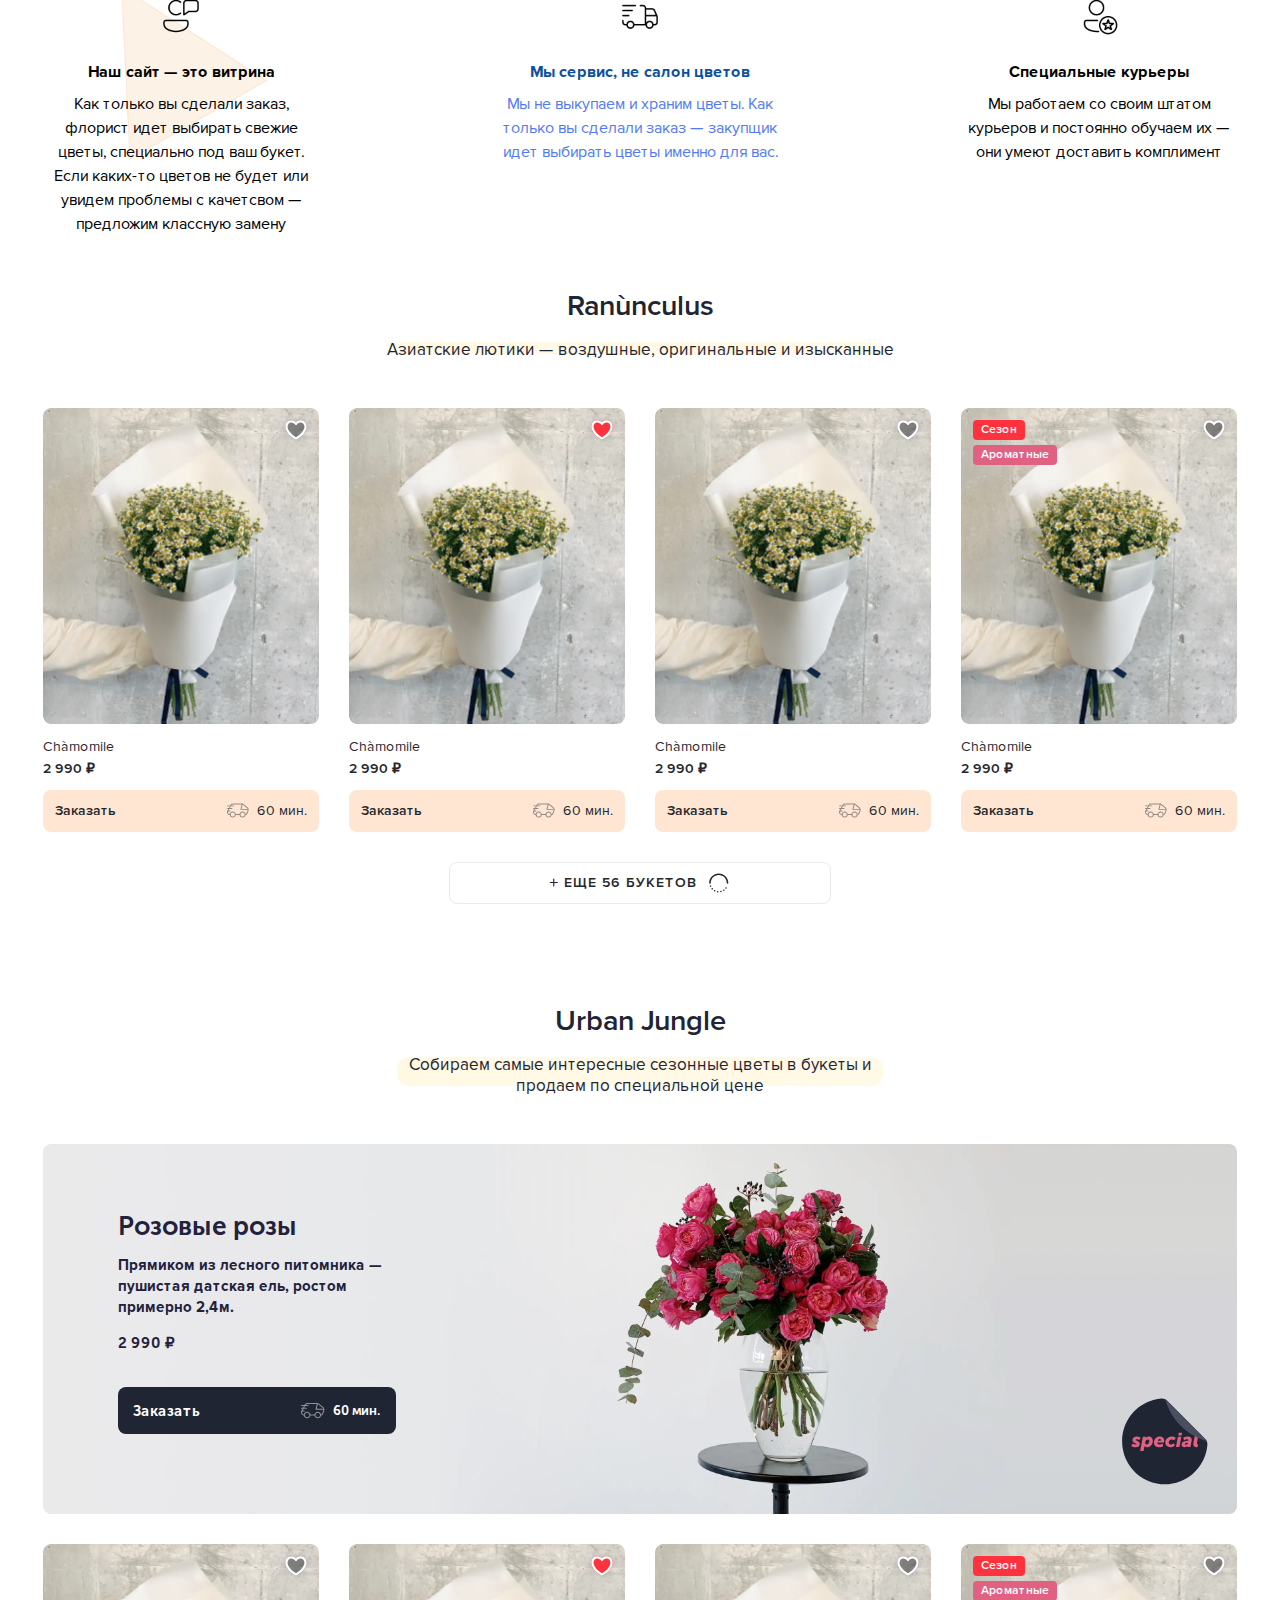
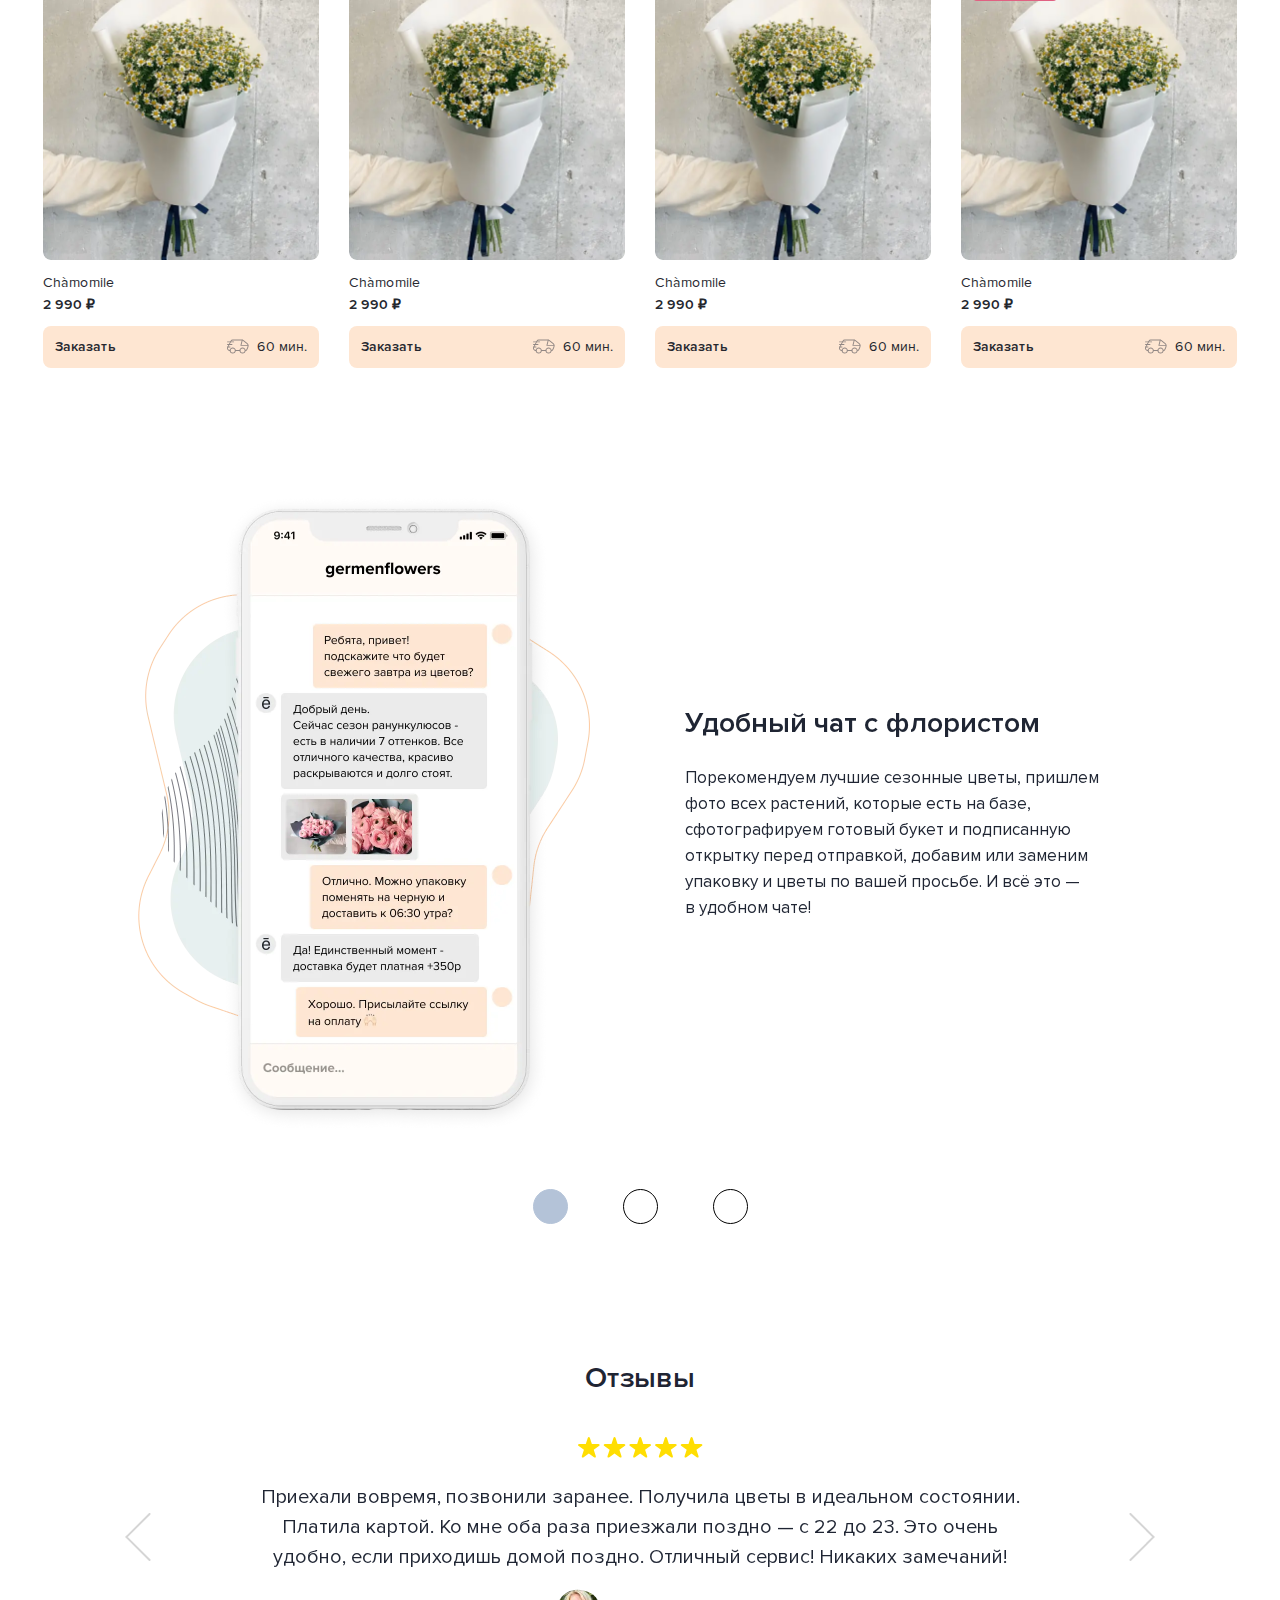
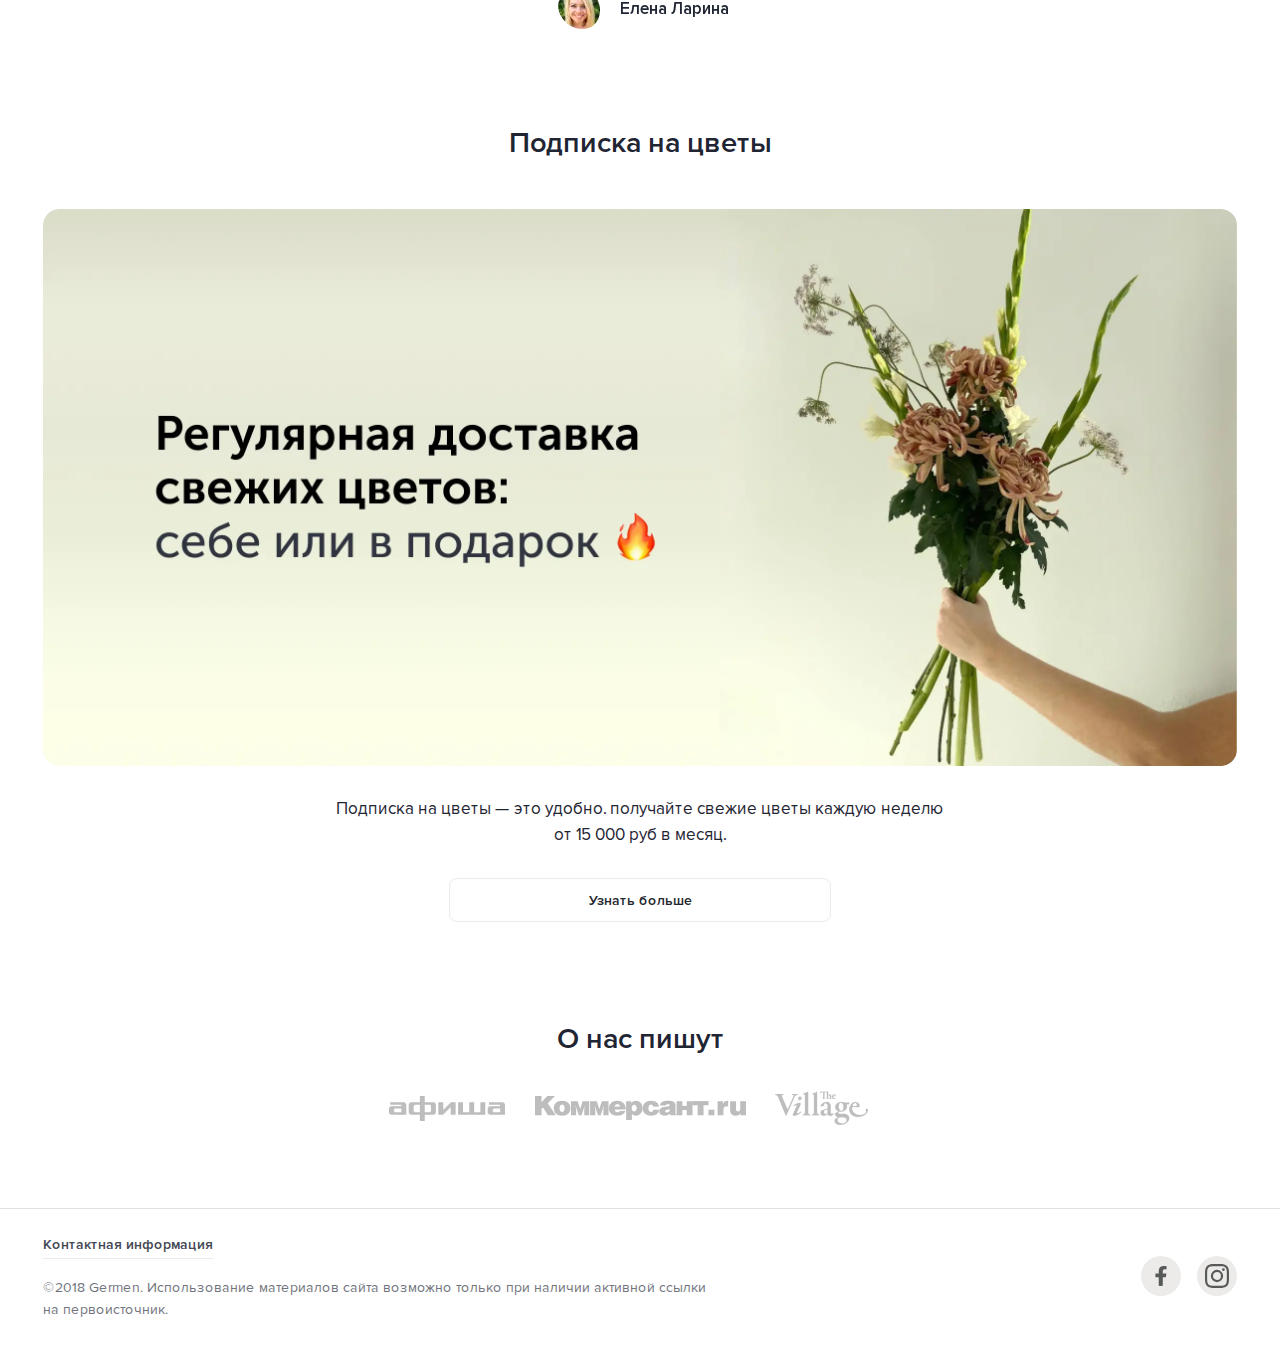
==== commit 03372d18: "added lk" ====
--- a/index.html
+++ b/index.html
@@ -7,7 +7,7 @@
     <meta name="viewport" content="width=device-width, initial-scale=1, minimum-scale=1, maximum-scale=1">
     <meta name="format-detection" content="telephone=no">
     <meta name="skype-toolbar" content="skype-toolbar-parser-compatible">
-    <link rel="stylesheet" href="css/libs.min.css">
+    <link rel="stylesheet" href="css/intlTelInput.min.css">
     <link rel="stylesheet" href="css/style.min.css">
     <title>Главная</title>
     <!-- Removing the error about the absence of favicon-->
@@ -69,7 +69,34 @@
             </nav>
         </div>
         <div class="header__col header__col--right">
-            <a class="header__control header__control--phone" href="tel:+79645076282"></a>
+<!--            <a class="header__control header__control&#45;&#45;phone" href="tel:+79645076282"></a>-->
+            <button class="header__lk">
+                <svg width="27" height="30" viewBox="0 0 27 30" fill="none" xmlns="http://www.w3.org/2000/svg">
+                    <path d="M26 29.125V26C26 24.3424 25.3415 22.7527 24.1694 21.5806C22.9973 20.4085 21.4076 19.75 19.75 19.75H7.25C5.5924 19.75 4.00268 20.4085 2.83058 21.5806C1.65848 22.7527 1 24.3424 1 26V29.125" stroke="#090A0A" stroke-width="1.6129" stroke-linecap="round" stroke-linejoin="round"/>
+                    <path d="M13.5 13.5C16.9518 13.5 19.75 10.7018 19.75 7.25C19.75 3.79822 16.9518 1 13.5 1C10.0482 1 7.25 3.79822 7.25 7.25C7.25 10.7018 10.0482 13.5 13.5 13.5Z" stroke="#090A0A" stroke-width="1.6129" stroke-linecap="round" stroke-linejoin="round"/>
+                </svg>
+            </button>
+            
+            <div class="lk-modal">
+                <div class="lk-modal__inner">
+                    <button class="lk-modal__close">
+                        <svg width="20" height="19" viewBox="0 0 20 19" fill="none" xmlns="http://www.w3.org/2000/svg">
+                            <line x1="2.41421" y1="1" x2="19" y2="17.5858" stroke="#25272E" stroke-width="2" stroke-linecap="round"/>
+                            <line x1="1" y1="-1" x2="24.4558" y2="-1" transform="matrix(-0.707107 0.707107 0.707107 0.707107 19.7951 1)" stroke="#25272E" stroke-width="2" stroke-linecap="round"/>
+                        </svg>
+                    </button>
+                    <div class="lk-modal__title">Личный кабинет</div>
+                    <div class="lk-modal__desc">Вход в личный кабинет - доступ к <br> бонусам, истории заказов и адресам  </div>
+                    <div class="lk-modal__input">
+                        <input type="tel">
+                    </div>
+                    <button class="lk-modal__btn mbtn mbtn-accent">Получить код</button>
+                    <div class="lk-modal__hint">Введите номер телефона, мы отправим <br> вам СМС с кодом подтверждения</div>
+                </div>
+            </div>
+            
+            
+            
             <a class="header__control header__control--heart" href="#">
                 <div class="header__control-text">1</div>
             </a>
@@ -153,6 +180,7 @@
             </div>
         </div>
     </section>
+
     <section class="filters">
         <div class="filters__container">
             <div class="filters__col filters__col--left">
@@ -195,6 +223,7 @@
             </div>
         </div>
     </section>
+
     <section class="catalog">
         <div class="catalog__container">
             <div class="catalog__row">
@@ -284,6 +313,7 @@
             </div>
         </div>
     </section>
+
     <section class="how-it-works">
         <div class="how-it-works__container">
             <div class="how-it-works__title">Как это работает?</div>
@@ -313,6 +343,7 @@
             </div>
         </div>
     </section>
+
     <section class="catalog">
         <div class="catalog__container">
             <div class="catalog__row">
@@ -406,6 +437,7 @@
             </div>
         </div>
     </section>
+
     <section class="catalog">
         <div class="catalog__container">
             <div class="catalog__row">
@@ -518,6 +550,7 @@
             </div>
         </div>
     </section>
+
     <section class="chat">
         <div class="chat__container">
             <div class="swiper">
@@ -572,6 +605,7 @@
             </div>
         </div>
     </section>
+
     <section class="reviews">
         <div class="reviews__container">
             <div class="reviews__title">Отзывы</div>
@@ -645,6 +679,7 @@
             <div class="swiper-pagination"></div>
         </div>
     </section>
+
     <section class="subscription">
         <div class="subscription__container">
             <div class="subscription__title">Подписка на&nbsp;цветы</div>
@@ -660,6 +695,7 @@
             <a class="subscription__btn" href="#">Узнать больше</a>
         </div>
     </section>
+
     <section class="about-us">
         <div class="about-us__container">
             <div class="about-us__title">О&nbsp;нас пишут</div>
@@ -676,7 +712,9 @@
             </div>
         </div>
     </section>
-    <div class="product-info product-info--active">
+
+<!--product-info&#45;&#45;active-->
+    <div class="product-info">
         <div class="product-info__container">
             <div class="product-info__container-inner">
                 <div class="product-info__col product-info__col--left">
@@ -895,9 +933,9 @@
 </div>
 
 
-    <script src="js/libs.min.js"></script>
-<script src="js/app-project-base.js"></script>
+    <script src="js/app-project-base.js"></script>
 <script src="js/app-project-run.js"></script>
+<script src="js/intlTelInput-jquery.js"></script>
 <script src="js/main.min.js"></script>
 
 </body>
--- a/css/intlTelInput.min.css
+++ b/css/intlTelInput.min.css
@@ -0,0 +1 @@
+.iti{position:relative;display:inline-block}.iti *{box-sizing:border-box;-moz-box-sizing:border-box}.iti__hide{display:none}.iti__v-hide{visibility:hidden}.iti input,.iti input[type=tel],.iti input[type=text]{position:relative;z-index:0;margin-top:0!important;margin-bottom:0!important;padding-right:36px;margin-right:0}.iti__flag-container{position:absolute;top:0;bottom:0;right:0;padding:1px}.iti__selected-flag{z-index:1;position:relative;display:flex;align-items:center;height:100%;padding:0 6px 0 8px}.iti__arrow{margin-left:6px;width:0;height:0;border-left:3px solid transparent;border-right:3px solid transparent;border-top:4px solid #555}.iti__arrow--up{border-top:none;border-bottom:4px solid #555}.iti__country-list{position:absolute;z-index:2;list-style:none;text-align:left;padding:0;margin:0 0 0 -1px;box-shadow:1px 1px 4px rgba(0,0,0,.2);background-color:#fff;border:1px solid #ccc;white-space:nowrap;max-height:200px;overflow-y:scroll;-webkit-overflow-scrolling:touch}.iti__country-list--dropup{bottom:100%;margin-bottom:-1px}@media (max-width:500px){.iti__country-list{white-space:normal}}.iti__flag-box{display:inline-block;width:20px}.iti__divider{padding-bottom:5px;margin-bottom:5px;border-bottom:1px solid #ccc}.iti__country{padding:5px 10px;outline:0}.iti__dial-code{color:#999}.iti__country.iti__highlight{background-color:rgba(0,0,0,.05)}.iti__country-name,.iti__dial-code,.iti__flag-box{vertical-align:middle}.iti__country-name,.iti__flag-box{margin-right:6px}.iti--allow-dropdown input,.iti--allow-dropdown input[type=tel],.iti--allow-dropdown input[type=text],.iti--separate-dial-code input,.iti--separate-dial-code input[type=tel],.iti--separate-dial-code input[type=text]{padding-right:6px;padding-left:52px;margin-left:0}.iti--allow-dropdown .iti__flag-container,.iti--separate-dial-code .iti__flag-container{right:auto;left:0}.iti--allow-dropdown .iti__flag-container:hover{cursor:pointer}.iti--allow-dropdown .iti__flag-container:hover .iti__selected-flag{background-color:rgba(0,0,0,.05)}.iti--allow-dropdown input[disabled]+.iti__flag-container:hover,.iti--allow-dropdown input[readonly]+.iti__flag-container:hover{cursor:default}.iti--allow-dropdown input[disabled]+.iti__flag-container:hover .iti__selected-flag,.iti--allow-dropdown input[readonly]+.iti__flag-container:hover .iti__selected-flag{background-color:transparent}.iti--separate-dial-code .iti__selected-flag{background-color:rgba(0,0,0,.05)}.iti--separate-dial-code .iti__selected-dial-code{margin-left:6px}.iti--container{position:absolute;top:-1000px;left:-1000px;z-index:1060;padding:1px}.iti--container:hover{cursor:pointer}.iti-mobile .iti--container{top:30px;bottom:30px;left:30px;right:30px;position:fixed}.iti-mobile .iti__country-list{max-height:100%;width:100%}.iti-mobile .iti__country{padding:10px 10px;line-height:1.5em}.iti__flag{width:20px}.iti__flag.iti__be{width:18px}.iti__flag.iti__ch{width:15px}.iti__flag.iti__mc{width:19px}.iti__flag.iti__ne{width:18px}.iti__flag.iti__np{width:13px}.iti__flag.iti__va{width:15px}@media (-webkit-min-device-pixel-ratio:2),(min-resolution:192dpi){.iti__flag{background-size:5652px 15px}}.iti__flag.iti__ac{height:10px;background-position:0 0}.iti__flag.iti__ad{height:14px;background-position:-22px 0}.iti__flag.iti__ae{height:10px;background-position:-44px 0}.iti__flag.iti__af{height:14px;background-position:-66px 0}.iti__flag.iti__ag{height:14px;background-position:-88px 0}.iti__flag.iti__ai{height:10px;background-position:-110px 0}.iti__flag.iti__al{height:15px;background-position:-132px 0}.iti__flag.iti__am{height:10px;background-position:-154px 0}.iti__flag.iti__ao{height:14px;background-position:-176px 0}.iti__flag.iti__aq{height:14px;background-position:-198px 0}.iti__flag.iti__ar{height:13px;background-position:-220px 0}.iti__flag.iti__as{height:10px;background-position:-242px 0}.iti__flag.iti__at{height:14px;background-position:-264px 0}.iti__flag.iti__au{height:10px;background-position:-286px 0}.iti__flag.iti__aw{height:14px;background-position:-308px 0}.iti__flag.iti__ax{height:13px;background-position:-330px 0}.iti__flag.iti__az{height:10px;background-position:-352px 0}.iti__flag.iti__ba{height:10px;background-position:-374px 0}.iti__flag.iti__bb{height:14px;background-position:-396px 0}.iti__flag.iti__bd{height:12px;background-position:-418px 0}.iti__flag.iti__be{height:15px;background-position:-440px 0}.iti__flag.iti__bf{height:14px;background-position:-460px 0}.iti__flag.iti__bg{height:12px;background-position:-482px 0}.iti__flag.iti__bh{height:12px;background-position:-504px 0}.iti__flag.iti__bi{height:12px;background-position:-526px 0}.iti__flag.iti__bj{height:14px;background-position:-548px 0}.iti__flag.iti__bl{height:14px;background-position:-570px 0}.iti__flag.iti__bm{height:10px;background-position:-592px 0}.iti__flag.iti__bn{height:10px;background-position:-614px 0}.iti__flag.iti__bo{height:14px;background-position:-636px 0}.iti__flag.iti__bq{height:14px;background-position:-658px 0}.iti__flag.iti__br{height:14px;background-position:-680px 0}.iti__flag.iti__bs{height:10px;background-position:-702px 0}.iti__flag.iti__bt{height:14px;background-position:-724px 0}.iti__flag.iti__bv{height:15px;background-position:-746px 0}.iti__flag.iti__bw{height:14px;background-position:-768px 0}.iti__flag.iti__by{height:10px;background-position:-790px 0}.iti__flag.iti__bz{height:14px;background-position:-812px 0}.iti__flag.iti__ca{height:10px;background-position:-834px 0}.iti__flag.iti__cc{height:10px;background-position:-856px 0}.iti__flag.iti__cd{height:15px;background-position:-878px 0}.iti__flag.iti__cf{height:14px;background-position:-900px 0}.iti__flag.iti__cg{height:14px;background-position:-922px 0}.iti__flag.iti__ch{height:15px;background-position:-944px 0}.iti__flag.iti__ci{height:14px;background-position:-961px 0}.iti__flag.iti__ck{height:10px;background-position:-983px 0}.iti__flag.iti__cl{height:14px;background-position:-1005px 0}.iti__flag.iti__cm{height:14px;background-position:-1027px 0}.iti__flag.iti__cn{height:14px;background-position:-1049px 0}.iti__flag.iti__co{height:14px;background-position:-1071px 0}.iti__flag.iti__cp{height:14px;background-position:-1093px 0}.iti__flag.iti__cr{height:12px;background-position:-1115px 0}.iti__flag.iti__cu{height:10px;background-position:-1137px 0}.iti__flag.iti__cv{height:12px;background-position:-1159px 0}.iti__flag.iti__cw{height:14px;background-position:-1181px 0}.iti__flag.iti__cx{height:10px;background-position:-1203px 0}.iti__flag.iti__cy{height:14px;background-position:-1225px 0}.iti__flag.iti__cz{height:14px;background-position:-1247px 0}.iti__flag.iti__de{height:12px;background-position:-1269px 0}.iti__flag.iti__dg{height:10px;background-position:-1291px 0}.iti__flag.iti__dj{height:14px;background-position:-1313px 0}.iti__flag.iti__dk{height:15px;background-position:-1335px 0}.iti__flag.iti__dm{height:10px;background-position:-1357px 0}.iti__flag.iti__do{height:14px;background-position:-1379px 0}.iti__flag.iti__dz{height:14px;background-position:-1401px 0}.iti__flag.iti__ea{height:14px;background-position:-1423px 0}.iti__flag.iti__ec{height:14px;background-position:-1445px 0}.iti__flag.iti__ee{height:13px;background-position:-1467px 0}.iti__flag.iti__eg{height:14px;background-position:-1489px 0}.iti__flag.iti__eh{height:10px;background-position:-1511px 0}.iti__flag.iti__er{height:10px;background-position:-1533px 0}.iti__flag.iti__es{height:14px;background-position:-1555px 0}.iti__flag.iti__et{height:10px;background-position:-1577px 0}.iti__flag.iti__eu{height:14px;background-position:-1599px 0}.iti__flag.iti__fi{height:12px;background-position:-1621px 0}.iti__flag.iti__fj{height:10px;background-position:-1643px 0}.iti__flag.iti__fk{height:10px;background-position:-1665px 0}.iti__flag.iti__fm{height:11px;background-position:-1687px 0}.iti__flag.iti__fo{height:15px;background-position:-1709px 0}.iti__flag.iti__fr{height:14px;background-position:-1731px 0}.iti__flag.iti__ga{height:15px;background-position:-1753px 0}.iti__flag.iti__gb{height:10px;background-position:-1775px 0}.iti__flag.iti__gd{height:12px;background-position:-1797px 0}.iti__flag.iti__ge{height:14px;background-position:-1819px 0}.iti__flag.iti__gf{height:14px;background-position:-1841px 0}.iti__flag.iti__gg{height:14px;background-position:-1863px 0}.iti__flag.iti__gh{height:14px;background-position:-1885px 0}.iti__flag.iti__gi{height:10px;background-position:-1907px 0}.iti__flag.iti__gl{height:14px;background-position:-1929px 0}.iti__flag.iti__gm{height:14px;background-position:-1951px 0}.iti__flag.iti__gn{height:14px;background-position:-1973px 0}.iti__flag.iti__gp{height:14px;background-position:-1995px 0}.iti__flag.iti__gq{height:14px;background-position:-2017px 0}.iti__flag.iti__gr{height:14px;background-position:-2039px 0}.iti__flag.iti__gs{height:10px;background-position:-2061px 0}.iti__flag.iti__gt{height:13px;background-position:-2083px 0}.iti__flag.iti__gu{height:11px;background-position:-2105px 0}.iti__flag.iti__gw{height:10px;background-position:-2127px 0}.iti__flag.iti__gy{height:12px;background-position:-2149px 0}.iti__flag.iti__hk{height:14px;background-position:-2171px 0}.iti__flag.iti__hm{height:10px;background-position:-2193px 0}.iti__flag.iti__hn{height:10px;background-position:-2215px 0}.iti__flag.iti__hr{height:10px;background-position:-2237px 0}.iti__flag.iti__ht{height:12px;background-position:-2259px 0}.iti__flag.iti__hu{height:10px;background-position:-2281px 0}.iti__flag.iti__ic{height:14px;background-position:-2303px 0}.iti__flag.iti__id{height:14px;background-position:-2325px 0}.iti__flag.iti__ie{height:10px;background-position:-2347px 0}.iti__flag.iti__il{height:15px;background-position:-2369px 0}.iti__flag.iti__im{height:10px;background-position:-2391px 0}.iti__flag.iti__in{height:14px;background-position:-2413px 0}.iti__flag.iti__io{height:10px;background-position:-2435px 0}.iti__flag.iti__iq{height:14px;background-position:-2457px 0}.iti__flag.iti__ir{height:12px;background-position:-2479px 0}.iti__flag.iti__is{height:15px;background-position:-2501px 0}.iti__flag.iti__it{height:14px;background-position:-2523px 0}.iti__flag.iti__je{height:12px;background-position:-2545px 0}.iti__flag.iti__jm{height:10px;background-position:-2567px 0}.iti__flag.iti__jo{height:10px;background-position:-2589px 0}.iti__flag.iti__jp{height:14px;background-position:-2611px 0}.iti__flag.iti__ke{height:14px;background-position:-2633px 0}.iti__flag.iti__kg{height:12px;background-position:-2655px 0}.iti__flag.iti__kh{height:13px;background-position:-2677px 0}.iti__flag.iti__ki{height:10px;background-position:-2699px 0}.iti__flag.iti__km{height:12px;background-position:-2721px 0}.iti__flag.iti__kn{height:14px;background-position:-2743px 0}.iti__flag.iti__kp{height:10px;background-position:-2765px 0}.iti__flag.iti__kr{height:14px;background-position:-2787px 0}.iti__flag.iti__kw{height:10px;background-position:-2809px 0}.iti__flag.iti__ky{height:10px;background-position:-2831px 0}.iti__flag.iti__kz{height:10px;background-position:-2853px 0}.iti__flag.iti__la{height:14px;background-position:-2875px 0}.iti__flag.iti__lb{height:14px;background-position:-2897px 0}.iti__flag.iti__lc{height:10px;background-position:-2919px 0}.iti__flag.iti__li{height:12px;background-position:-2941px 0}.iti__flag.iti__lk{height:10px;background-position:-2963px 0}.iti__flag.iti__lr{height:11px;background-position:-2985px 0}.iti__flag.iti__ls{height:14px;background-position:-3007px 0}.iti__flag.iti__lt{height:12px;background-position:-3029px 0}.iti__flag.iti__lu{height:12px;background-position:-3051px 0}.iti__flag.iti__lv{height:10px;background-position:-3073px 0}.iti__flag.iti__ly{height:10px;background-position:-3095px 0}.iti__flag.iti__ma{height:14px;background-position:-3117px 0}.iti__flag.iti__mc{height:15px;background-position:-3139px 0}.iti__flag.iti__md{height:10px;background-position:-3160px 0}.iti__flag.iti__me{height:10px;background-position:-3182px 0}.iti__flag.iti__mf{height:14px;background-position:-3204px 0}.iti__flag.iti__mg{height:14px;background-position:-3226px 0}.iti__flag.iti__mh{height:11px;background-position:-3248px 0}.iti__flag.iti__mk{height:10px;background-position:-3270px 0}.iti__flag.iti__ml{height:14px;background-position:-3292px 0}.iti__flag.iti__mm{height:14px;background-position:-3314px 0}.iti__flag.iti__mn{height:10px;background-position:-3336px 0}.iti__flag.iti__mo{height:14px;background-position:-3358px 0}.iti__flag.iti__mp{height:10px;background-position:-3380px 0}.iti__flag.iti__mq{height:14px;background-position:-3402px 0}.iti__flag.iti__mr{height:14px;background-position:-3424px 0}.iti__flag.iti__ms{height:10px;background-position:-3446px 0}.iti__flag.iti__mt{height:14px;background-position:-3468px 0}.iti__flag.iti__mu{height:14px;background-position:-3490px 0}.iti__flag.iti__mv{height:14px;background-position:-3512px 0}.iti__flag.iti__mw{height:14px;background-position:-3534px 0}.iti__flag.iti__mx{height:12px;background-position:-3556px 0}.iti__flag.iti__my{height:10px;background-position:-3578px 0}.iti__flag.iti__mz{height:14px;background-position:-3600px 0}.iti__flag.iti__na{height:14px;background-position:-3622px 0}.iti__flag.iti__nc{height:10px;background-position:-3644px 0}.iti__flag.iti__ne{height:15px;background-position:-3666px 0}.iti__flag.iti__nf{height:10px;background-position:-3686px 0}.iti__flag.iti__ng{height:10px;background-position:-3708px 0}.iti__flag.iti__ni{height:12px;background-position:-3730px 0}.iti__flag.iti__nl{height:14px;background-position:-3752px 0}.iti__flag.iti__no{height:15px;background-position:-3774px 0}.iti__flag.iti__np{height:15px;background-position:-3796px 0}.iti__flag.iti__nr{height:10px;background-position:-3811px 0}.iti__flag.iti__nu{height:10px;background-position:-3833px 0}.iti__flag.iti__nz{height:10px;background-position:-3855px 0}.iti__flag.iti__om{height:10px;background-position:-3877px 0}.iti__flag.iti__pa{height:14px;background-position:-3899px 0}.iti__flag.iti__pe{height:14px;background-position:-3921px 0}.iti__flag.iti__pf{height:14px;background-position:-3943px 0}.iti__flag.iti__pg{height:15px;background-position:-3965px 0}.iti__flag.iti__ph{height:10px;background-position:-3987px 0}.iti__flag.iti__pk{height:14px;background-position:-4009px 0}.iti__flag.iti__pl{height:13px;background-position:-4031px 0}.iti__flag.iti__pm{height:14px;background-position:-4053px 0}.iti__flag.iti__pn{height:10px;background-position:-4075px 0}.iti__flag.iti__pr{height:14px;background-position:-4097px 0}.iti__flag.iti__ps{height:10px;background-position:-4119px 0}.iti__flag.iti__pt{height:14px;background-position:-4141px 0}.iti__flag.iti__pw{height:13px;background-position:-4163px 0}.iti__flag.iti__py{height:11px;background-position:-4185px 0}.iti__flag.iti__qa{height:8px;background-position:-4207px 0}.iti__flag.iti__re{height:14px;background-position:-4229px 0}.iti__flag.iti__ro{height:14px;background-position:-4251px 0}.iti__flag.iti__rs{height:14px;background-position:-4273px 0}.iti__flag.iti__ru{height:14px;background-position:-4295px 0}.iti__flag.iti__rw{height:14px;background-position:-4317px 0}.iti__flag.iti__sa{height:14px;background-position:-4339px 0}.iti__flag.iti__sb{height:10px;background-position:-4361px 0}.iti__flag.iti__sc{height:10px;background-position:-4383px 0}.iti__flag.iti__sd{height:10px;background-position:-4405px 0}.iti__flag.iti__se{height:13px;background-position:-4427px 0}.iti__flag.iti__sg{height:14px;background-position:-4449px 0}.iti__flag.iti__sh{height:10px;background-position:-4471px 0}.iti__flag.iti__si{height:10px;background-position:-4493px 0}.iti__flag.iti__sj{height:15px;background-position:-4515px 0}.iti__flag.iti__sk{height:14px;background-position:-4537px 0}.iti__flag.iti__sl{height:14px;background-position:-4559px 0}.iti__flag.iti__sm{height:15px;background-position:-4581px 0}.iti__flag.iti__sn{height:14px;background-position:-4603px 0}.iti__flag.iti__so{height:14px;background-position:-4625px 0}.iti__flag.iti__sr{height:14px;background-position:-4647px 0}.iti__flag.iti__ss{height:10px;background-position:-4669px 0}.iti__flag.iti__st{height:10px;background-position:-4691px 0}.iti__flag.iti__sv{height:12px;background-position:-4713px 0}.iti__flag.iti__sx{height:14px;background-position:-4735px 0}.iti__flag.iti__sy{height:14px;background-position:-4757px 0}.iti__flag.iti__sz{height:14px;background-position:-4779px 0}.iti__flag.iti__ta{height:10px;background-position:-4801px 0}.iti__flag.iti__tc{height:10px;background-position:-4823px 0}.iti__flag.iti__td{height:14px;background-position:-4845px 0}.iti__flag.iti__tf{height:14px;background-position:-4867px 0}.iti__flag.iti__tg{height:13px;background-position:-4889px 0}.iti__flag.iti__th{height:14px;background-position:-4911px 0}.iti__flag.iti__tj{height:10px;background-position:-4933px 0}.iti__flag.iti__tk{height:10px;background-position:-4955px 0}.iti__flag.iti__tl{height:10px;background-position:-4977px 0}.iti__flag.iti__tm{height:14px;background-position:-4999px 0}.iti__flag.iti__tn{height:14px;background-position:-5021px 0}.iti__flag.iti__to{height:10px;background-position:-5043px 0}.iti__flag.iti__tr{height:14px;background-position:-5065px 0}.iti__flag.iti__tt{height:12px;background-position:-5087px 0}.iti__flag.iti__tv{height:10px;background-position:-5109px 0}.iti__flag.iti__tw{height:14px;background-position:-5131px 0}.iti__flag.iti__tz{height:14px;background-position:-5153px 0}.iti__flag.iti__ua{height:14px;background-position:-5175px 0}.iti__flag.iti__ug{height:14px;background-position:-5197px 0}.iti__flag.iti__um{height:11px;background-position:-5219px 0}.iti__flag.iti__un{height:14px;background-position:-5241px 0}.iti__flag.iti__us{height:11px;background-position:-5263px 0}.iti__flag.iti__uy{height:14px;background-position:-5285px 0}.iti__flag.iti__uz{height:10px;background-position:-5307px 0}.iti__flag.iti__va{height:15px;background-position:-5329px 0}.iti__flag.iti__vc{height:14px;background-position:-5346px 0}.iti__flag.iti__ve{height:14px;background-position:-5368px 0}.iti__flag.iti__vg{height:10px;background-position:-5390px 0}.iti__flag.iti__vi{height:14px;background-position:-5412px 0}.iti__flag.iti__vn{height:14px;background-position:-5434px 0}.iti__flag.iti__vu{height:12px;background-position:-5456px 0}.iti__flag.iti__wf{height:14px;background-position:-5478px 0}.iti__flag.iti__ws{height:10px;background-position:-5500px 0}.iti__flag.iti__xk{height:15px;background-position:-5522px 0}.iti__flag.iti__ye{height:14px;background-position:-5544px 0}.iti__flag.iti__yt{height:14px;background-position:-5566px 0}.iti__flag.iti__za{height:14px;background-position:-5588px 0}.iti__flag.iti__zm{height:14px;background-position:-5610px 0}.iti__flag.iti__zw{height:10px;background-position:-5632px 0}.iti__flag{height:15px;box-shadow:0 0 1px 0 #888;background-image:url(../img/flags.png);background-repeat:no-repeat;background-color:#dbdbdb;background-position:20px 0}@media (-webkit-min-device-pixel-ratio:2),(min-resolution:192dpi){.iti__flag{background-image:url(../img/flags@2x.png)}}.iti__flag.iti__np{background-color:transparent}